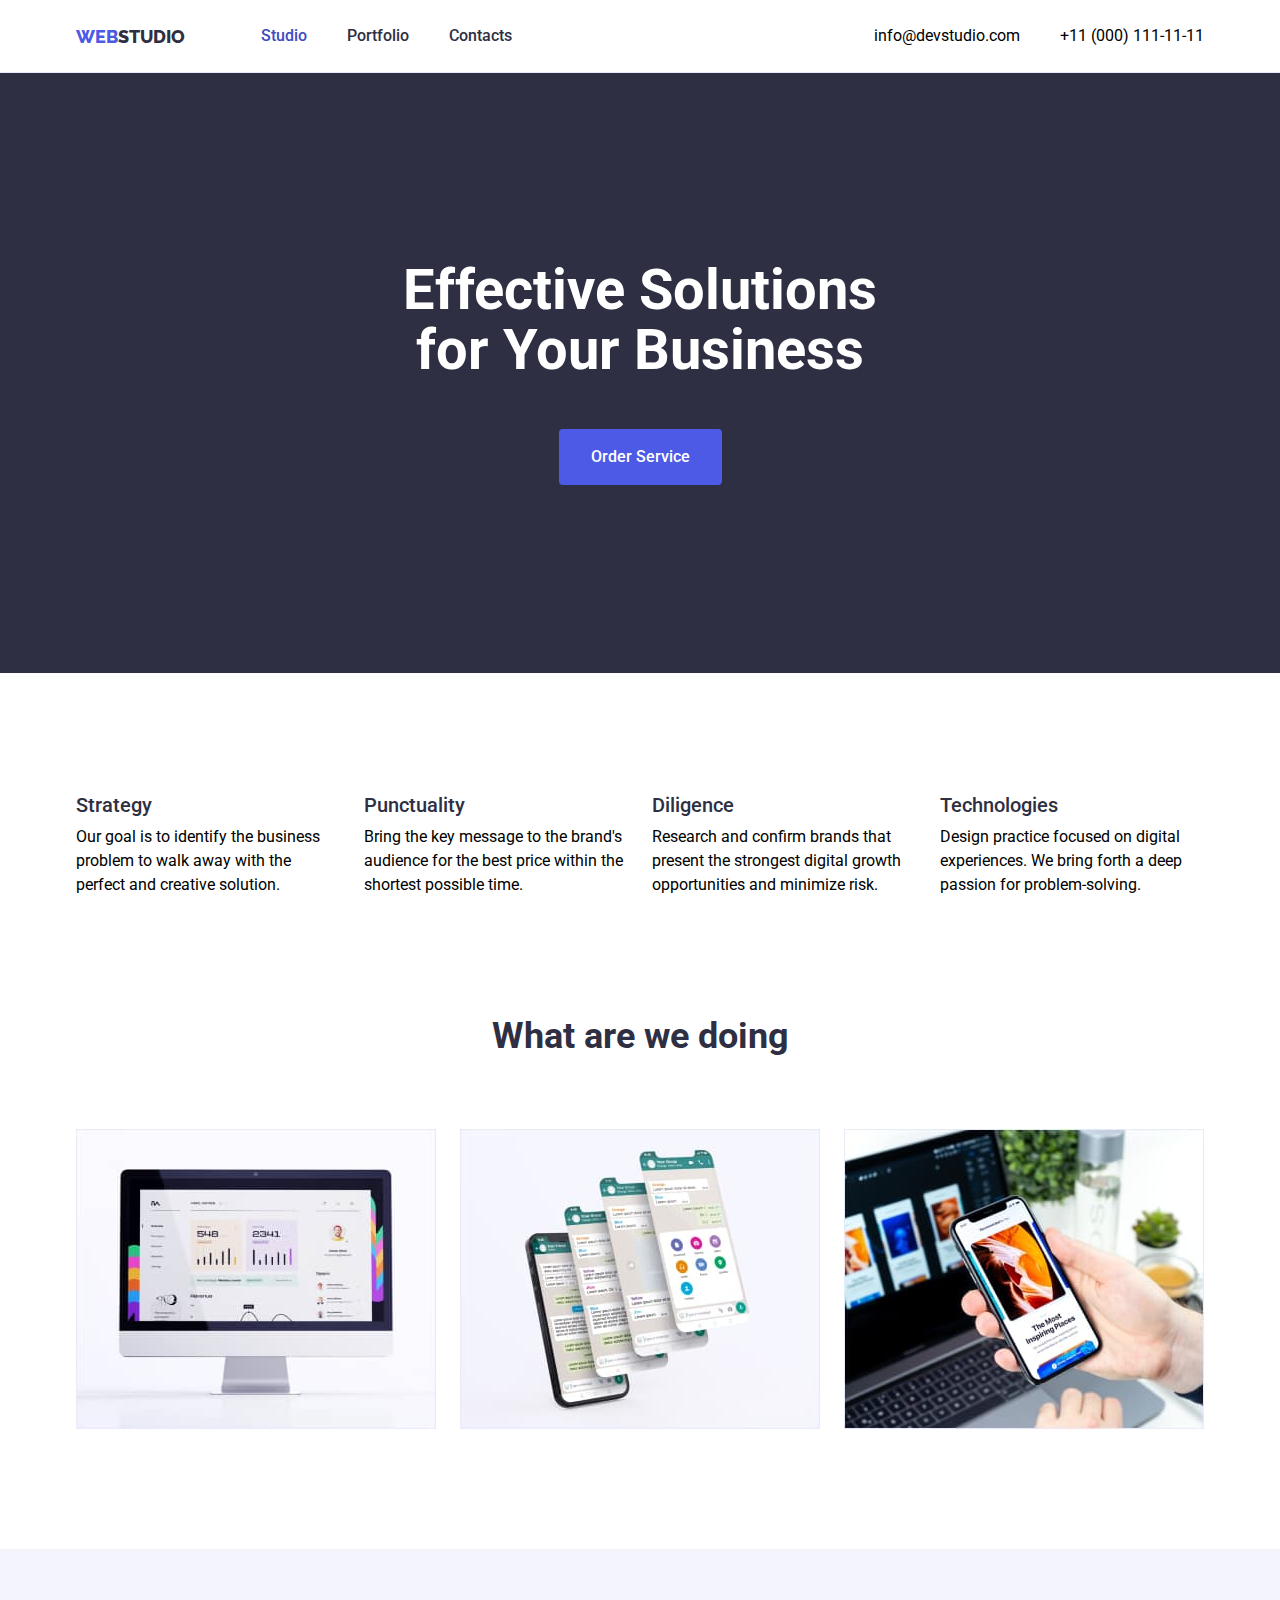
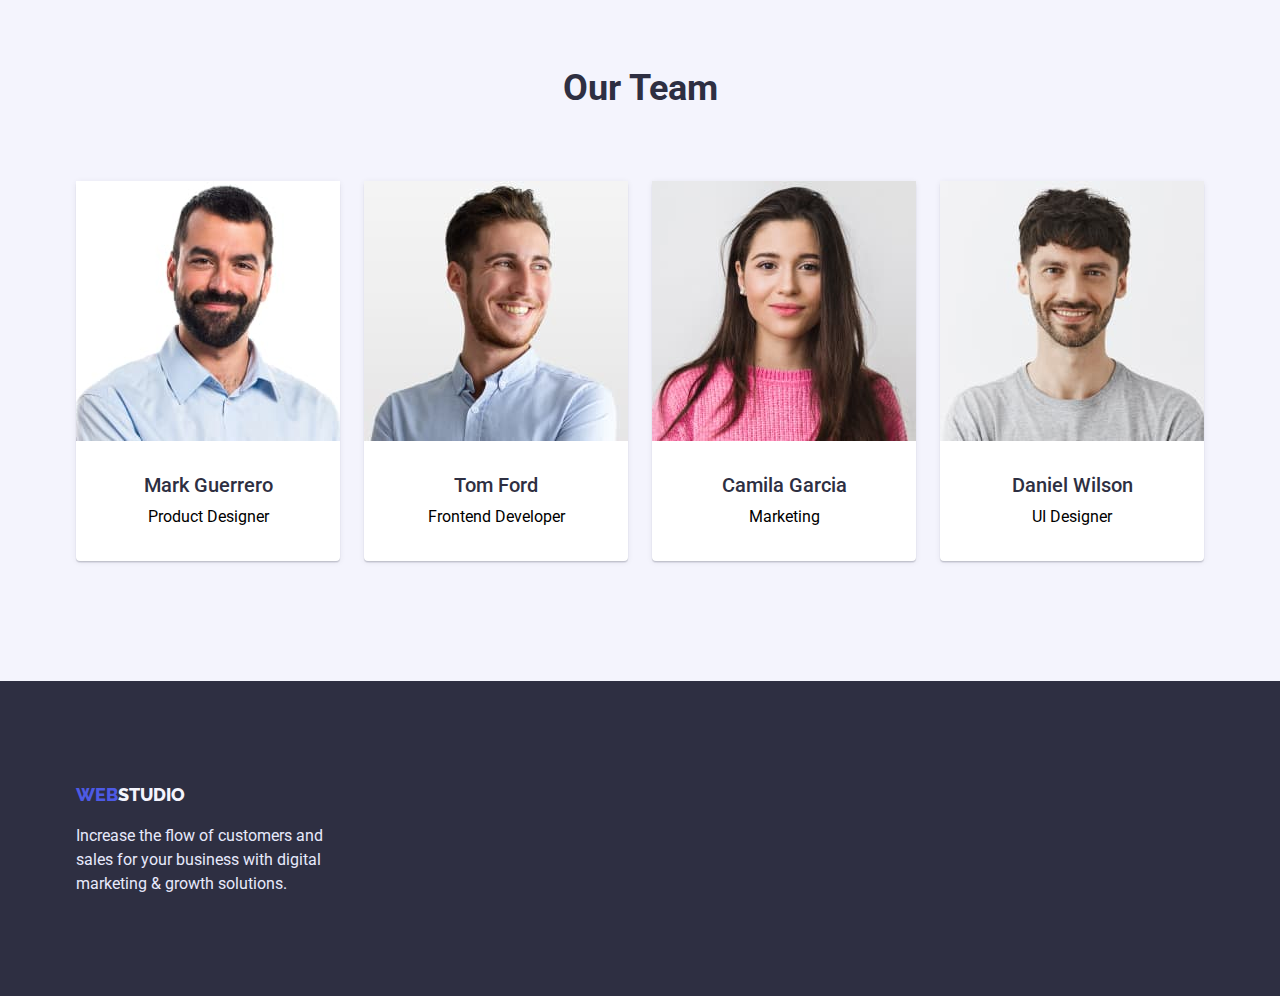
==== index.html @ 9e4bc995 "Initial commit" ====
<!DOCTYPE html>
<html lang="en">
  <head>
    <meta charset="UTF-8" />
    <meta http-equiv="X-UA-Compatible" content="IE=edge" />
    <meta name="viewport" content="width=device-width, initial-scale=1.0" />
    <title>WebStudio</title>
    <link rel="preconnect" href="https://fonts.googleapis.com" />
    <link rel="preconnect" href="https://fonts.gstatic.com" crossorigin />
    <link
      href="https://fonts.googleapis.com/css2?family=Raleway:wght@800&family=Roboto:wght@400;500;700;900&display=swap"
      rel="stylesheet"
    />
    <link
      rel="stylesheet"
      href="https://cdnjs.cloudflare.com/ajax/libs/modern-normalize/1.1.0/modern-normalize.min.css"
    />
    <link rel="stylesheet" href="./css/styles.css" />
  </head>
  <body>
    <header class="header">
      <div class="container">
      <div class="main-header"
        <nav>
          <!-- logo -->
          <a href="./index.html" class="logo">
            <span class="logo-part">Web</span>Studio
          </a>

          <!-- site nav -->
          <ul class="site-nav">
            <li class="item">
              <a class="link current" href="./index.html">Studio</a>
            </li>
            <li class="item">
              <a class="link" href="./portfolio.html">Portfolio</a>
            </li>
            <li class="item"><a class="link" href="">Contacts</a></li>
          </ul>
        </nav>

        <!-- auth nav -->
        <address class="auth">
          <ul class="auth-nav">
            <li class="item">
              <a class="link" href="mailto:info@devstudio.com"
                >info@devstudio.com</a
              >
            </li>
            <li class="item">
              <a class="link" href="tel:+110001111111">+11 (000) 111-11-11</a>
            </li>
          </ul>
        </address>
      </div>
      </div>
      
    </header>

    <main>
      <!-- Hero -->
      <section class="hero">
        <div class="container">
          <h1 class="title">Effective Solutions for Your Business</h1>
          <button type="button" class="button primary">Order Service</button>
        </div>
      </section>

      <!-- Feauters -->
      <section class="section-features">
      <div class="container"> 
        <h2 class="title visually-hidden">Features</h2>
        <ul class="features">
          <li class="item">
            <h3 class="name">Strategy</h3>
            <p class="description">
              Our goal is to identify the business problem to walk away with the
              perfect and creative solution.
            </p>
          </li>
          <li class="item">
            <h3 class="name">Punctuality</h3>
            <p class="description">
              Bring the key message to the brand's audience for the best price
              within the shortest possible time.
            </p>
          </li>
          <li class="item">
            <h3 class="name">Diligence</h3>
            <p class="description">
              Research and confirm brands that present the strongest digital
              growth opportunities and minimize risk.
            </p>
          </li>
          <li class="item">
            <h3 class="name">Technologies</h3>
            <p class="description">
              Design practice focused on digital experiences. We bring forth a
              deep passion for problem-solving.
            </p>
          </li>
        </ul>
      </div>  
      </section>  

      <section class="section-project">
        <div class="container">
        <h2 class="title">What are we doing</h2>
        <ul class="project">
          <li class="project-item">
            <img
              src="./images/desktop.jpg"
              alt="desktop"
              width="360"
              height="300"
            />
          </li>
          <li class="project-item">
            <img
              src="./images/mobile.jpg"
              alt="mobile"
              width="360"
              height="300"
            />
          </li>
          <li class="project-item">
            <img
              src="./images/desktopmobile.jpg"
              alt="desktop with mobile"
              width="360"
              height="300"
            />
          </li>
        </ul>
        </div>
      </section>

      <!-- Team -->
      <section class="section-team">
        <div class="container">
        <h2 class="title">Our Team</h2>
        <ul class="team">
          <li class="worker">
            <img class="photo"
              src="./images/photo1.jpg"
              alt="photo Product Designer"
              width="264"
              height="260"
            />
            <div class="content">
            <h3 class="name">Mark Guerrero</h3>
            <p class="position">Product Designer</p>
            </div>
          </li>
          <li class="worker">
            <img class="photo"
              src="./images/photo2.jpg"
              alt="photo Frontend Developer"
              width="264"
              height="260"
            />
            <div class="content">
            <h3 class="name">Tom Ford</h3>
            <p>Frontend Developer</p>
            </div>
          </li>

          <li class="worker">
            <img class="photo"
              src="./images/photo3.jpg"
              alt="photo Marketing"
              width="264"
              height="260"
            />
            <div class="content">
            <h3 class="name">Camila Garcia</h3>
            <p>Marketing</p>
            </div>
          </li>

          <li class="worker">
            <img class="photo"
              src="./images/photo4.jpg"
              alt="photo UI Designer"
              width="264"
              height="260"
            />
            <div class="content">
            <h3 class="name">Daniel Wilson</h3>
            <p>UI Designer</p>
            </div>
          </li>
        </ul>
        </div>
      </section>
    </main>

    <footer class="footer">
      <div class="container">
      <a href="./index.html" class="logo">
        <span class="logo-part">Web</span>Studio
      </a>
      <p class="text">
        Increase the flow of customers and sales for your business with digital
        marketing &#38; growth solutions.
      </p>
      </div>
    </footer>
  </body>
</html>
---- css/styles.css ----
/* color */
:root {
    --primary-brand: #4D5AE5;
    --pressed-state: #404BBF;
    --dark: #2E2F42;
    --text: #434455 
    --subtle-text: #8E8F99;
    --accent: #E7E9FC;
    --light: #F4F4FD;
    --overlay: rgba(46, 47, 66, 0.4);
    --primary-white: #FFFFFF;}



h1, h2, h3, h4, h5, h6, p {margin: 0;}

img {
    display: block;
    width: 100%;}

.container {
    width: 1158px;
    padding-left: 15px;
    padding-right: 15px;        
    margin: 0 auto;} 


ul {
    list-style: none;
    padding: 0;
    margin: 0;}

a {
    text-decoration: none;
    font-style: normal;}
    
.visually-hidden {
    position: absolute;
    top: -150%;
    z-index: -100;
    width: 0;
    height: 0;
    opacity: 0;
    visibility: hidden;
    user-select: none;
    pointer-events: none;
    cursor: none;
    margin: 0;
    padding: 0;
    overflow: hidden;
    border: none;
    outline: none;
    white-space: nowrap;}

body{font-family: 'Roboto', sans-serif;
    font-style: normal;
    font-weight: 400;
    font-size: 16px;
    line-height: 1.5;
    color: var(--text);}    


 /* header */
 .header {
    border-bottom: 1px solid var(--accent);}

.main-header {
    display: flex;
    align-items: center;}

    /* logo */
    .logo {
        font-family: Raleway, sans-serif;
        font-weight: 800;
        font-size: 18px;
        line-height: 1.5;
        color: var(--dark);
        text-transform: uppercase;}

    .logo-part {color: var(--primary-brand);}

    /* site nav */
    .site-nav {
        display: flex;
        margin-left: 76px;
        gap: 40px;}

    .site-nav .link {
        display: block;
        padding: 24px 0;
        font-weight: 500;
        color: var(--dark);}

    .site-nav .link:hover, .site-nav .link:focus, .site-nav .link:active {color: var(--pressed-state);}

    .site-nav .link.current {color: var(--pressed-state);}

    /* auth nav */
    .auth {margin-left: auto;}
    .auth-nav {
        display: flex;
        gap: 40px;}

    .auth-nav .link {
    display: block;
    padding: 24px 0;
    color: var(--text);}
    .auth-nav .link:hover,
    .auth-nav .link:focus,
    .auth-nav .link:active {
    color: var(--pressed-state);}

/* Main */
    /* Hero */
    .hero {background-color: var(--dark);
    text-align: center;
    padding-top: 188px;
    padding-bottom: 188px;}

    .hero .title {
        margin-bottom: 48px;
        margin-left: auto;
        margin-right: auto;
        width: 494px;

        font-weight: 700;
        font-size: 56px;
        line-height: 1.07;
        text-align: center;
        color:var(--primary-white);}
    
    .button {
        display: inline-block;
        border: none;
        border-radius: 4px;
        padding: 16px 32px;
        font-family: inherit; background: var(--light); color: var(--primary-brand); cursor: pointer; font-weight: 500;font-size: 16px; line-height: 1.5;}

    .button.primary {
        background-color: var(--primary-brand);
        color: var(--primary-white);}

        button.primary:hover, .button.primary:focus, .button.primary:active {background-color: var(--pressed-state);}

    /* h2 */
    .title {
       margin-left: auto;
       margin-right: auto;
        font-weight: 700;
        font-size: 36px;
        line-height: 1.11; color: var(--dark);}

        /* features  */ 
    .section-features {
        padding-top: 120px;
        padding-bottom: 120px;}   
    
    .features{
        display: flex;
        gap: 24px;}   

    .features .item {
        width: 264px;}   

    .features .name {
        margin-bottom: 8px;
        font-weight: 500;
        font-size: 20px;
        line-height: 1.2;
        color: var(--dark);}

/* section project */
    .section-project {
        text-align: center;
        padding-bottom: 120px;}

    .section-project .title{
        margin-bottom: 72px;
    }
    .project {display: flex;
    flex-wrap: wrap;
    gap: 24px;}
    .project-item {flex-basis: calc((100% - 48px) / 3);
    }

    /* team */
    .section-team {
        text-align: center;
        padding-top: 120px;
        padding-bottom: 120px;
        background-color: var(--light);}
    .section-team .title {margin-bottom: 72px;}

    .team {
        display: flex;
        flex-wrap: wrap;
        gap: 24px;}

    .worker {
        flex-basis: calc((100% - 72px) / 4);
        background-color: var(--primary-white);
        box-shadow: 0px 1px 6px rgba(46, 47, 66, 0.08), 0px 1px 1px rgba(46, 47, 66, 0.16), 0px 2px 1px rgba(46, 47, 66, 0.08);
        border-radius: 4px;}

    .team .content{padding: 32px 16px;}

    .team .name {
        margin-bottom: 8px;
        font-weight: 500;
        font-size: 20px;
        line-height: 1.2;
        color: var(--dark);}


/* footer */
.footer {
    background-color: var(--dark);
    padding: 100px 0;}
.footer .logo {
    color: var(--light);}
.footer .text {
    margin-top: 16px;
    width: 264px;
    color: var(--accent);}

/* page portfolio */

.section-examples {
    padding-top: 96px;
    padding-bottom: 120px;}

/* filters */
.filters-list {
    display: flex;
    justify-content: center;  
    margin-bottom: 72px;
    gap: 24px;}

 .button.secondary {
     background-color: var(--accent);
     color: var(--primary-brand);}

 .button.secondary:hover,
 .button.secondary:focus,
 .button.secondary:active {
     background: var(--pressed-state);
     color: var(--primary-white);}

/*examples */
.examples-list {
    display: flex;
    flex-wrap: wrap;
    gap: 48px 24px;}

.examples-item {
    
    flex-basis: calc((100% - 48px) / 3);}



.examples-item .link {
    color: var(--text);}

.examples-item .content {border: 1px solid var(--accent);
    border-top: none;
    padding: 32px 16px;}

.examples-item .name{
    margin-bottom: 8px;
    font-weight: 500;
    font-size: 20px;
    line-height: 1.2;
    color: var(--dark);}
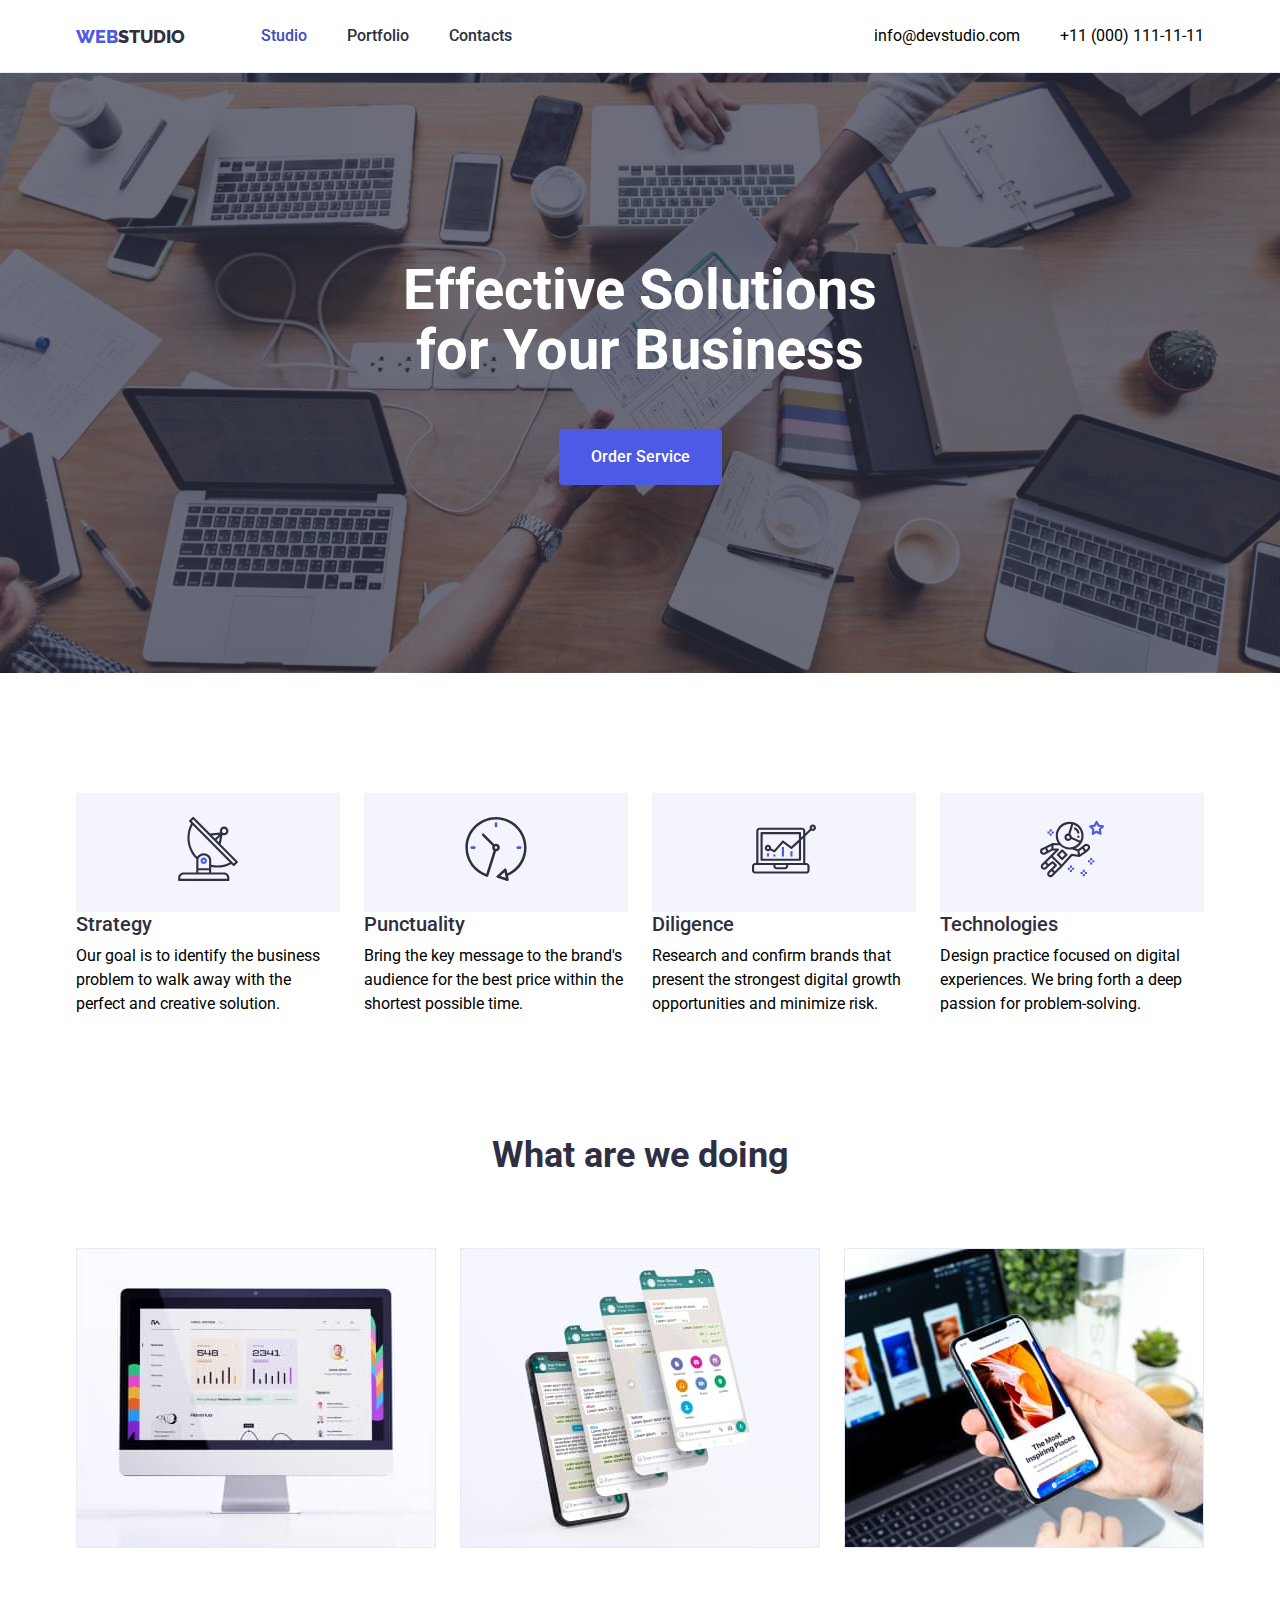
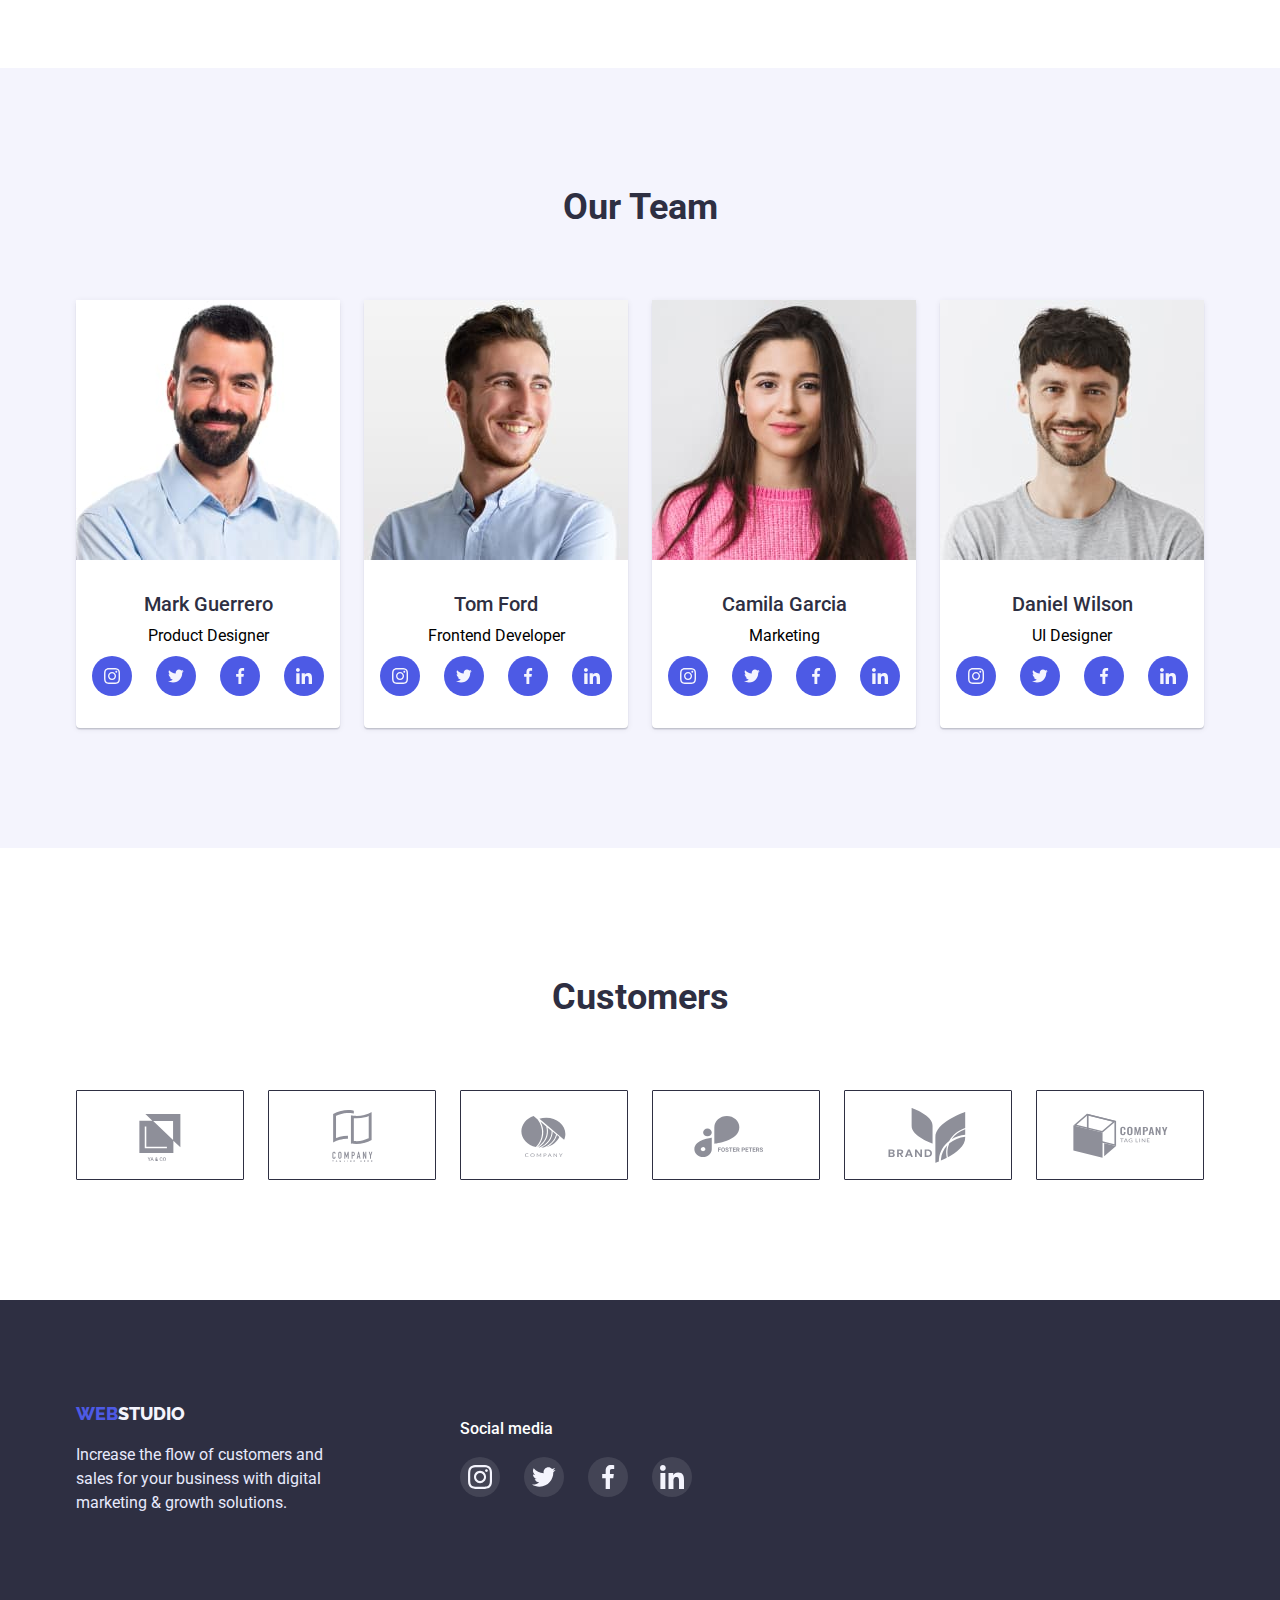
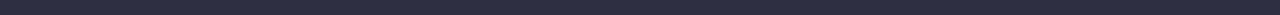
==== commit e72f0ef7: "Decorate" ====
--- a/index.html
+++ b/index.html
@@ -66,12 +66,17 @@
         </div>
       </section>
 
-      <!-- Feauters -->
+      <!-- Features -->
       <section class="section-features">
       <div class="container"> 
         <h2 class="title visually-hidden">Features</h2>
         <ul class="features">
           <li class="item">
+            <div class="features-background">
+            <svg class="features-icon">
+              <use href="./images/symbol-defs.svg#icon-antenna"></use>
+            </svg>
+            </div>    
             <h3 class="name">Strategy</h3>
             <p class="description">
               Our goal is to identify the business problem to walk away with the
@@ -79,6 +84,11 @@
             </p>
           </li>
           <li class="item">
+            <div class="features-background"> 
+            <svg class="features-icon">
+              <use href="./images/symbol-defs.svg#icon-clock"></use>
+            </svg>
+            </div> 
             <h3 class="name">Punctuality</h3>
             <p class="description">
               Bring the key message to the brand's audience for the best price
@@ -86,6 +96,11 @@
             </p>
           </li>
           <li class="item">
+           <div class="features-background">
+             <svg class="features-icon">
+              <use href="./images/symbol-defs.svg#icon-diagram"></use>
+            </svg>
+           </div>
             <h3 class="name">Diligence</h3>
             <p class="description">
               Research and confirm brands that present the strongest digital
@@ -93,6 +108,11 @@
             </p>
           </li>
           <li class="item">
+             <div class="features-background">
+            <svg class="features-icon">
+              <use href="./images/symbol-defs.svg#icon-astronaut"></use>
+            </svg>
+            </div>
             <h3 class="name">Technologies</h3>
             <p class="description">
               Design practice focused on digital experiences. We bring forth a
@@ -150,7 +170,22 @@
             <div class="content">
             <h3 class="name">Mark Guerrero</h3>
             <p class="position">Product Designer</p>
-            </div>
+            <ul class="social-list list">
+              <li class="social-item item"><a href="" class="social-link link"> <svg class="social-icon" width="16px" height="16px">
+                <use href="./images/symbol-defs.svg#icon-instagram"></use>
+              </svg></a></li>
+              <li class="social-item item"><a href="" class="social-link link"> <svg class="social-icon" width="16px" height="16px">
+                <use href="./images/symbol-defs.svg#icon-twitter"></use>
+              </svg></a></li>
+              <li class="social-item item"><a href="" class="social-link link"> <svg class="social-icon" width="16px" height="16px">
+                <use href="./images/symbol-defs.svg#icon-facebook"></use>
+              </svg></a></li>
+              <li class="social-item item"><a href="" class="social-link link"> <svg class="social-icon" width="16px" height="16px">
+                <use href="./images/symbol-defs.svg#icon-linkedin"></use>
+              </svg></a></li>
+
+            </ul>
+          </div>
           </li>
           <li class="worker">
             <img class="photo"
@@ -161,7 +196,22 @@
             />
             <div class="content">
             <h3 class="name">Tom Ford</h3>
-            <p>Frontend Developer</p>
+            <p class="position">Frontend Developer</p>
+             <ul class="social-list list">
+              <li class="social-item item"><a href="" class="social-link link"> <svg class="social-icon" width="16px" height="16px">
+                <use href="./images/symbol-defs.svg#icon-instagram"></use>
+              </svg></a></li>
+              <li class="social-item item"><a href="" class="social-link link"> <svg class="social-icon" width="16px" height="16px">
+                <use href="./images/symbol-defs.svg#icon-twitter"></use>
+              </svg></a></li>
+              <li class="social-item item"><a href="" class="social-link link"> <svg class="social-icon" width="16px" height="16px">
+                <use href="./images/symbol-defs.svg#icon-facebook"></use>
+              </svg></a></li>
+              <li class="social-item item"><a href="" class="social-link link"> <svg class="social-icon" width="16px" height="16px">
+                <use href="./images/symbol-defs.svg#icon-linkedin"></use>
+              </svg></a></li>
+
+            </ul>
             </div>
           </li>
 
@@ -174,7 +224,22 @@
             />
             <div class="content">
             <h3 class="name">Camila Garcia</h3>
-            <p>Marketing</p>
+            <p class="position">Marketing</p>
+              <ul class="social-list list">
+              <li class="social-item item"><a href="" class="social-link link"> <svg class="social-icon" width="16px" height="16px">
+                <use href="./images/symbol-defs.svg#icon-instagram"></use>
+              </svg></a></li>
+              <li class="social-item item"><a href="" class="social-link link"> <svg class="social-icon" width="16px" height="16px">
+                <use href="./images/symbol-defs.svg#icon-twitter"></use>
+              </svg></a></li>
+              <li class="social-item item"><a href="" class="social-link link"> <svg class="social-icon" width="16px" height="16px">
+                <use href="./images/symbol-defs.svg#icon-facebook"></use>
+              </svg></a></li>
+              <li class="social-item item"><a href="" class="social-link link"> <svg class="social-icon" width="16px" height="16px">
+                <use href="./images/symbol-defs.svg#icon-linkedin"></use>
+              </svg></a></li>
+
+            </ul>  
             </div>
           </li>
 
@@ -187,16 +252,84 @@
             />
             <div class="content">
             <h3 class="name">Daniel Wilson</h3>
-            <p>UI Designer</p>
+            <p class="position">UI Designer</p>
+             <ul class="social-list list">
+              <li class="social-item item"><a href="" class="social-link link"> <svg class="social-icon" width="16px" height="16px">
+                <use href="./images/symbol-defs.svg#icon-instagram"></use>
+              </svg></a></li>
+              <li class="social-item item"><a href="" class="social-link link"> <svg class="social-icon" width="16px" height="16px">
+                <use href="./images/symbol-defs.svg#icon-twitter"></use>
+              </svg></a></li>
+              <li class="social-item item"><a href="" class="social-link link"> <svg class="social-icon" width="16px" height="16px">
+                <use href="./images/symbol-defs.svg#icon-facebook"></use>
+              </svg></a></li>
+              <li class="social-item item"><a href="" class="social-link link"> <svg class="social-icon" width="16px" height="16px">
+                <use href="./images/symbol-defs.svg#icon-linkedin"></use>
+              </svg></a></li>
+
+            </ul>  
             </div>
           </li>
         </ul>
         </div>
       </section>
+
+      <!-- Customer -->
+      <section class="section-customer">
+      <div class="container"> 
+        <h2 class="title">Customers</h2>
+        <ul class="customer-list list">
+          <li class="customer-item">
+            <a href="" class="customer-link">
+            <svg class="customer-icon">
+              <use href="./images/symbol-defs.svg#icon-logo1"></use>
+            </svg>
+            </a>
+          </li>
+          <li class="customer-item">
+            <a href="" class="customer-link">
+            <svg class="customer-icon">
+              <use href="./images/symbol-defs.svg#icon-logo2"></use>
+            </svg>
+            </a>
+          </li>
+          <li class="customer-item">
+            <a href="" class="customer-link">
+            <svg class="customer-icon">
+              <use href="./images/symbol-defs.svg#icon-logo3"></use>
+            </svg>
+            </a>
+          </li>
+          <li class="customer-item">
+            <a href="" class="customer-link">
+            <svg class="customer-icon">
+              <use href="./images/symbol-defs.svg#icon-logo4"></use>
+            </svg>
+            </a>
+          </li>
+          <li class="customer-item">
+            <a href="" class="customer-link">
+            <svg class="customer-icon">
+              <use href="./images/symbol-defs.svg#icon-logo5"></use>
+            </svg>
+            </a>
+          </li>
+          <li class="customer-item">
+            <a href="" class="customer-link">
+            <svg class="customer-icon">
+              <use href="./images/symbol-defs.svg#icon-logo6"></use>
+            </svg>
+            </a>
+          </li>
+        </ul>
+      </div>  
+      </section>
     </main>
 
     <footer class="footer">
       <div class="container">
+        <div class="main-footer">
+      <div class="footer-text">
       <a href="./index.html" class="logo">
         <span class="logo-part">Web</span>Studio
       </a>
@@ -204,6 +337,26 @@
         Increase the flow of customers and sales for your business with digital
         marketing &#38; growth solutions.
       </p>
+      </div>  
+
+      <div class="footer-social">
+      <p class="social-title">Social media </p>
+         <ul class="footer-social-list list">
+              <li class="social-item item"><a href="" class="footer-social-link link"> <svg class="social-icon" width="24px" height="24px">
+                <use href="./images/symbol-defs.svg#icon-instagram"></use>
+              </svg></a></li>
+              <li class="social-item item"><a href="" class="footer-social-link link"> <svg class="social-icon" width="24px" height="24px">
+                <use href="./images/symbol-defs.svg#icon-twitter"></use>
+              </svg></a></li>
+              <li class="social-item item"><a href="" class="footer-social-link link"> <svg class="social-icon" width="24px" height="24px">
+                <use href="./images/symbol-defs.svg#icon-facebook"></use>
+              </svg></a></li>
+              <li class="social-item item"><a href="" class="footer-social-link link"> <svg class="social-icon" width="24px" height="24px">
+                <use href="./images/symbol-defs.svg#icon-linkedin"></use>
+              </svg></a></li>
+            </ul>  
+      </div>
+      </div>
       </div>
     </footer>
   </body>
--- a/css/styles.css
+++ b/css/styles.css
@@ -9,7 +9,9 @@
     --accent: #E7E9FC;
     --light: #F4F4FD;
     --overlay: rgba(46, 47, 66, 0.4);
-    --primary-white: #FFFFFF;}
+    --primary-white: #FFFFFF;
+    --success: #31D0AA;
+}
 
 
 
@@ -113,10 +115,16 @@
 
 /* Main */
     /* Hero */
-    .hero {background-color: var(--dark);
+    .hero {
+    background-color: var(--dark);
     text-align: center;
     padding-top: 188px;
-    padding-bottom: 188px;}
+    padding-bottom: 188px;
+
+    background-image: linear-gradient(rgba(46, 47, 66, 0.7), rgba(46, 47, 66, 0.7)), url(../images/office.jpg);
+    background-repeat: no-repeat;
+    background-position: center;}
+    
 
     .hero .title {
         margin-bottom: 48px;
@@ -141,7 +149,8 @@
         background-color: var(--primary-brand);
         color: var(--primary-white);}
 
-        button.primary:hover, .button.primary:focus, .button.primary:active {background-color: var(--pressed-state);}
+        button.primary:hover, .button.primary:focus, .button.primary:active {background-color: var(--pressed-state);
+        box-shadow: 0px 3px 1px rgba(0, 0, 0, 0.1), 0px 2px 1px rgba(0, 0, 0, 0.08), 0px 2px 2px rgba(0, 0, 0, 0.12);}
 
     /* h2 */
     .title {
@@ -161,7 +170,15 @@
         gap: 24px;}   
 
     .features .item {
-        width: 264px;}   
+        width: 264px;}  
+
+    .features-background {
+        background-color: var(--light);
+        padding: 24px 100px;}
+        
+    .features-icon {
+        width: 64px;
+        height: 64px;}
 
     .features .name {
         margin-bottom: 8px;
@@ -212,11 +229,80 @@
         line-height: 1.2;
         color: var(--dark);}
 
+    .team .position {
+        margin-bottom: 8px;}
+
+    .social-list {
+        display: flex;
+        gap:24px;
+        justify-content: center;}
+    
+    .social-item {
+        
+        width: 40px;
+        height: 40px;}
+    
+    .social-link {
+        display: flex;
+        justify-content: center;
+        align-items: center;
+        width: 100%;
+        height: 100%;
+        background-color: var(--primary-brand);
+        border-radius: 50%;
+    }
+    .social-icon {fill: var(--light);}
+
+    .social-link:is(:hover, :focus){background-color: var(--pressed-state);}
+
+/* Customer */
+.section-customer {
+    text-align: center;
+    padding-top: 130px;
+    padding-bottom: 120px;}
+
+.section-customer .title {
+    margin-bottom: 72px;}
+
+.customer-list {
+        display: flex;
+        flex-wrap: wrap;
+        gap: 24px;}
+
+
+.customer-link {
+    display: flex;
+    align-items: center;
+    width: 100%;
+    height: 100%;
+    border: 1px solid var(--dark);
+    border-radius: 1px;
+    padding: 16px 30px;
+    color: #8E8F99; }
+
+.customer-link:is(:hover, :focus) {border-color: var(--pressed-state);
+color: var(--pressed-state);}
+
+.customer-icon {fill: currentColor;}
+
+.customer-item {
+    flex-basis: calc((100% - 120px) / 6);}
+
+.customer-icon {
+    width: 104px;
+    height: 56px;}
+
+
 
 /* footer */
 .footer {
     background-color: var(--dark);
     padding: 100px 0;}
+
+.main-footer {display: flex;
+    align-items: center;
+    gap: 120px;} 
+
 .footer .logo {
     color: var(--light);}
 .footer .text {
@@ -224,6 +310,29 @@
     width: 264px;
     color: var(--accent);}
 
+.social-title {
+    margin-bottom: 16px;
+    font-weight: 500;
+    line-height: 1.5;
+    color: var(--primary-white);}    
+
+        .footer-social-list {
+            display: flex;
+            gap: 24px;
+            justify-content: center; }
+
+.footer-social-link {
+    display: flex;
+    justify-content: center;
+    align-items: center;
+    width: 100%;
+    height: 100%;
+    border-radius: 50%;
+    background-color: rgba(255, 255, 255, 0.1);}
+
+.footer-social-link:is(:hover, :focus) {
+    background-color: var(--success);}
+
 /* page portfolio */
 
 .section-examples {
@@ -261,6 +370,10 @@
 
 .examples-item .link {
     color: var(--text);}
+
+.examples-item .link:is(:hover, :focus) {
+    box-shadow: 0px 1px 6px rgba(46, 47, 66, 0.08);
+}
 
 .examples-item .content {border: 1px solid var(--accent);
     border-top: none;
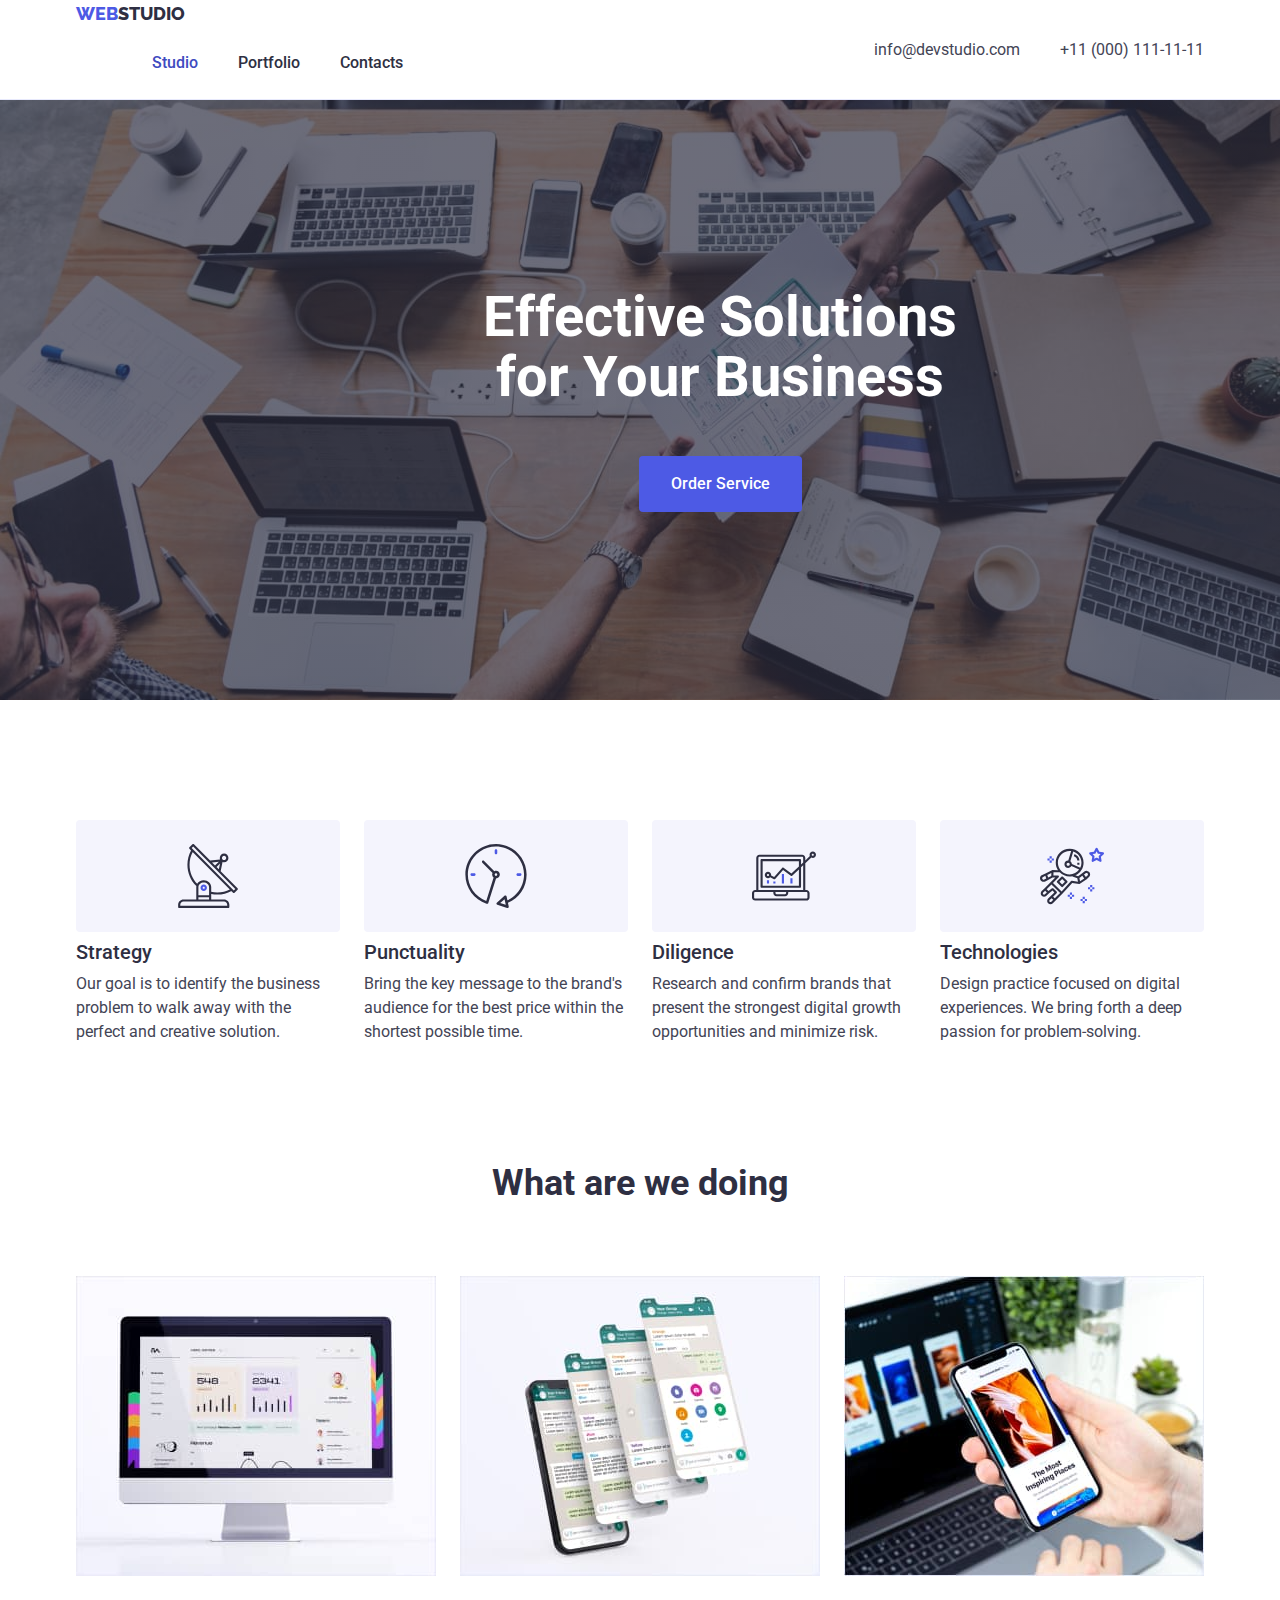
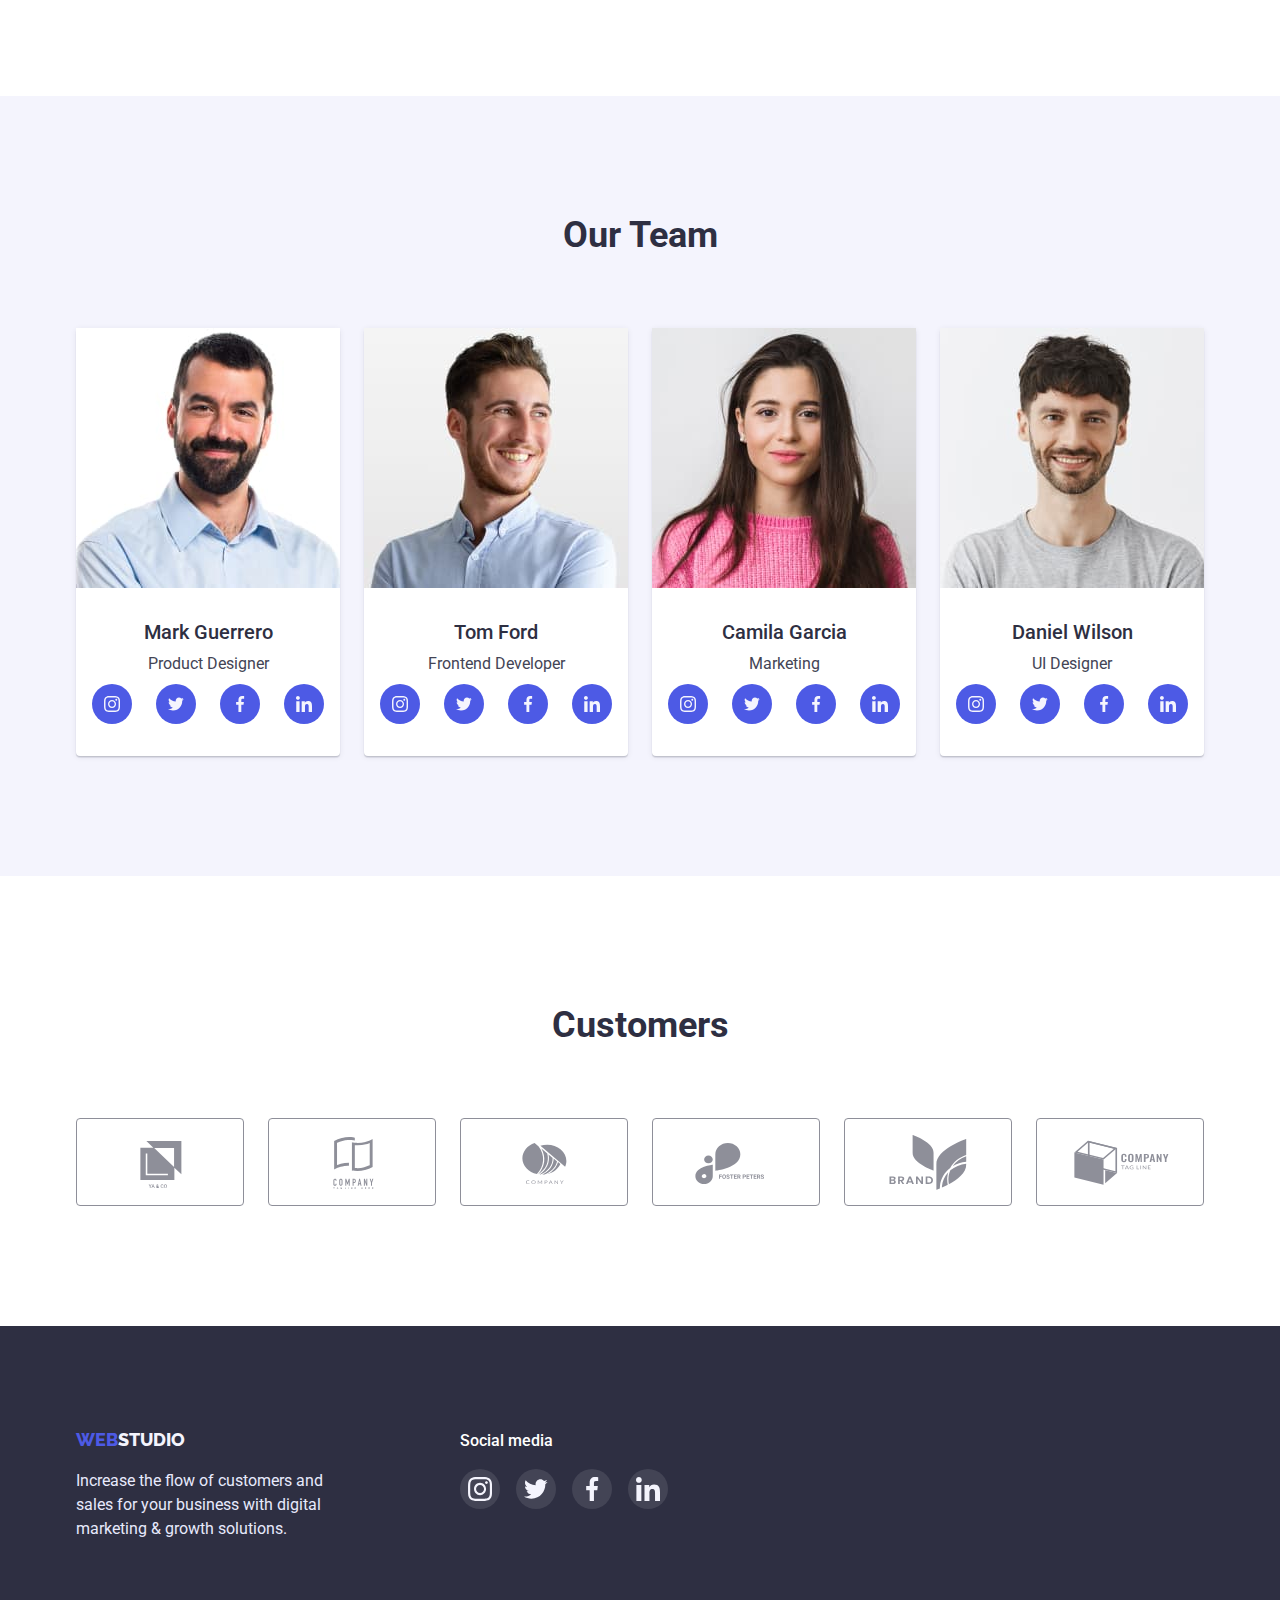
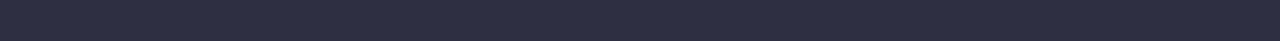
==== commit 0a0fa8d4: "fix" ====
--- a/index.html
+++ b/index.html
@@ -20,41 +20,40 @@
   <body>
     <header class="header">
       <div class="container">
-      <div class="main-header"
-        <nav>
-          <!-- logo -->
-          <a href="./index.html" class="logo">
-            <span class="logo-part">Web</span>Studio
-          </a>
-
-          <!-- site nav -->
-          <ul class="site-nav">
-            <li class="item">
-              <a class="link current" href="./index.html">Studio</a>
-            </li>
-            <li class="item">
-              <a class="link" href="./portfolio.html">Portfolio</a>
-            </li>
-            <li class="item"><a class="link" href="">Contacts</a></li>
-          </ul>
-        </nav>
-
-        <!-- auth nav -->
-        <address class="auth">
-          <ul class="auth-nav">
-            <li class="item">
-              <a class="link" href="mailto:info@devstudio.com"
-                >info@devstudio.com</a
-              >
-            </li>
-            <li class="item">
-              <a class="link" href="tel:+110001111111">+11 (000) 111-11-11</a>
-            </li>
-          </ul>
-        </address>
+        <div class="main-header">
+          <nav>
+            <!-- logo -->
+            <a href="./index.html" class="logo">
+              <span class="logo-part">Web</span>Studio
+            </a>
+
+            <!-- site nav -->
+            <ul class="site-nav">
+              <li class="item">
+                <a class="link current" href="./index.html">Studio</a>
+              </li>
+              <li class="item">
+                <a class="link" href="./portfolio.html">Portfolio</a>
+              </li>
+              <li class="item"><a class="link" href="">Contacts</a></li>
+            </ul>
+          </nav>
+
+          <!-- auth nav -->
+          <address class="auth">
+            <ul class="auth-nav">
+              <li class="item">
+                <a class="link" href="mailto:info@devstudio.com"
+                  >info@devstudio.com</a
+                >
+              </li>
+              <li class="item">
+                <a class="link" href="tel:+110001111111">+11 (000) 111-11-11</a>
+              </li>
+            </ul>
+          </address>
+        </div>
       </div>
-      </div>
-      
     </header>
 
     <main>
@@ -68,295 +67,395 @@
 
       <!-- Features -->
       <section class="section-features">
-      <div class="container"> 
-        <h2 class="title visually-hidden">Features</h2>
-        <ul class="features">
-          <li class="item">
-            <div class="features-background">
-            <svg class="features-icon">
-              <use href="./images/symbol-defs.svg#icon-antenna"></use>
-            </svg>
-            </div>    
-            <h3 class="name">Strategy</h3>
-            <p class="description">
-              Our goal is to identify the business problem to walk away with the
-              perfect and creative solution.
-            </p>
-          </li>
-          <li class="item">
-            <div class="features-background"> 
-            <svg class="features-icon">
-              <use href="./images/symbol-defs.svg#icon-clock"></use>
-            </svg>
-            </div> 
-            <h3 class="name">Punctuality</h3>
-            <p class="description">
-              Bring the key message to the brand's audience for the best price
-              within the shortest possible time.
-            </p>
-          </li>
-          <li class="item">
-           <div class="features-background">
-             <svg class="features-icon">
-              <use href="./images/symbol-defs.svg#icon-diagram"></use>
-            </svg>
-           </div>
-            <h3 class="name">Diligence</h3>
-            <p class="description">
-              Research and confirm brands that present the strongest digital
-              growth opportunities and minimize risk.
-            </p>
-          </li>
-          <li class="item">
-             <div class="features-background">
-            <svg class="features-icon">
-              <use href="./images/symbol-defs.svg#icon-astronaut"></use>
-            </svg>
-            </div>
-            <h3 class="name">Technologies</h3>
-            <p class="description">
-              Design practice focused on digital experiences. We bring forth a
-              deep passion for problem-solving.
-            </p>
-          </li>
-        </ul>
-      </div>  
-      </section>  
+        <div class="container">
+          <h2 class="title visually-hidden">Features</h2>
+          <ul class="features">
+            <li class="item">
+              <div class="features-background">
+                <svg class="features-icon">
+                  <use href="./images/symbol-defs.svg#icon-antenna"></use>
+                </svg>
+              </div>
+              <h3 class="name">Strategy</h3>
+              <p class="description">
+                Our goal is to identify the business problem to walk away with
+                the perfect and creative solution.
+              </p>
+            </li>
+            <li class="item">
+              <div class="features-background">
+                <svg class="features-icon">
+                  <use href="./images/symbol-defs.svg#icon-clock"></use>
+                </svg>
+              </div>
+              <h3 class="name">Punctuality</h3>
+              <p class="description">
+                Bring the key message to the brand's audience for the best price
+                within the shortest possible time.
+              </p>
+            </li>
+            <li class="item">
+              <div class="features-background">
+                <svg class="features-icon">
+                  <use href="./images/symbol-defs.svg#icon-diagram"></use>
+                </svg>
+              </div>
+              <h3 class="name">Diligence</h3>
+              <p class="description">
+                Research and confirm brands that present the strongest digital
+                growth opportunities and minimize risk.
+              </p>
+            </li>
+            <li class="item">
+              <div class="features-background">
+                <svg class="features-icon">
+                  <use href="./images/symbol-defs.svg#icon-astronaut"></use>
+                </svg>
+              </div>
+              <h3 class="name">Technologies</h3>
+              <p class="description">
+                Design practice focused on digital experiences. We bring forth a
+                deep passion for problem-solving.
+              </p>
+            </li>
+          </ul>
+        </div>
+      </section>
 
       <section class="section-project">
         <div class="container">
-        <h2 class="title">What are we doing</h2>
-        <ul class="project">
-          <li class="project-item">
-            <img
-              src="./images/desktop.jpg"
-              alt="desktop"
-              width="360"
-              height="300"
-            />
-          </li>
-          <li class="project-item">
-            <img
-              src="./images/mobile.jpg"
-              alt="mobile"
-              width="360"
-              height="300"
-            />
-          </li>
-          <li class="project-item">
-            <img
-              src="./images/desktopmobile.jpg"
-              alt="desktop with mobile"
-              width="360"
-              height="300"
-            />
-          </li>
-        </ul>
+          <h2 class="title">What are we doing</h2>
+          <ul class="project">
+            <li class="project-item">
+              <img
+                src="./images/desktop.jpg"
+                alt="desktop"
+                width="360"
+                height="300"
+              />
+            </li>
+            <li class="project-item">
+              <img
+                src="./images/mobile.jpg"
+                alt="mobile"
+                width="360"
+                height="300"
+              />
+            </li>
+            <li class="project-item">
+              <img
+                src="./images/desktopmobile.jpg"
+                alt="desktop with mobile"
+                width="360"
+                height="300"
+              />
+            </li>
+          </ul>
         </div>
       </section>
 
       <!-- Team -->
       <section class="section-team">
         <div class="container">
-        <h2 class="title">Our Team</h2>
-        <ul class="team">
-          <li class="worker">
-            <img class="photo"
-              src="./images/photo1.jpg"
-              alt="photo Product Designer"
-              width="264"
-              height="260"
-            />
-            <div class="content">
-            <h3 class="name">Mark Guerrero</h3>
-            <p class="position">Product Designer</p>
-            <ul class="social-list list">
-              <li class="social-item item"><a href="" class="social-link link"> <svg class="social-icon" width="16px" height="16px">
-                <use href="./images/symbol-defs.svg#icon-instagram"></use>
-              </svg></a></li>
-              <li class="social-item item"><a href="" class="social-link link"> <svg class="social-icon" width="16px" height="16px">
-                <use href="./images/symbol-defs.svg#icon-twitter"></use>
-              </svg></a></li>
-              <li class="social-item item"><a href="" class="social-link link"> <svg class="social-icon" width="16px" height="16px">
-                <use href="./images/symbol-defs.svg#icon-facebook"></use>
-              </svg></a></li>
-              <li class="social-item item"><a href="" class="social-link link"> <svg class="social-icon" width="16px" height="16px">
-                <use href="./images/symbol-defs.svg#icon-linkedin"></use>
-              </svg></a></li>
-
-            </ul>
-          </div>
-          </li>
-          <li class="worker">
-            <img class="photo"
-              src="./images/photo2.jpg"
-              alt="photo Frontend Developer"
-              width="264"
-              height="260"
-            />
-            <div class="content">
-            <h3 class="name">Tom Ford</h3>
-            <p class="position">Frontend Developer</p>
-             <ul class="social-list list">
-              <li class="social-item item"><a href="" class="social-link link"> <svg class="social-icon" width="16px" height="16px">
-                <use href="./images/symbol-defs.svg#icon-instagram"></use>
-              </svg></a></li>
-              <li class="social-item item"><a href="" class="social-link link"> <svg class="social-icon" width="16px" height="16px">
-                <use href="./images/symbol-defs.svg#icon-twitter"></use>
-              </svg></a></li>
-              <li class="social-item item"><a href="" class="social-link link"> <svg class="social-icon" width="16px" height="16px">
-                <use href="./images/symbol-defs.svg#icon-facebook"></use>
-              </svg></a></li>
-              <li class="social-item item"><a href="" class="social-link link"> <svg class="social-icon" width="16px" height="16px">
-                <use href="./images/symbol-defs.svg#icon-linkedin"></use>
-              </svg></a></li>
-
-            </ul>
-            </div>
-          </li>
-
-          <li class="worker">
-            <img class="photo"
-              src="./images/photo3.jpg"
-              alt="photo Marketing"
-              width="264"
-              height="260"
-            />
-            <div class="content">
-            <h3 class="name">Camila Garcia</h3>
-            <p class="position">Marketing</p>
-              <ul class="social-list list">
-              <li class="social-item item"><a href="" class="social-link link"> <svg class="social-icon" width="16px" height="16px">
-                <use href="./images/symbol-defs.svg#icon-instagram"></use>
-              </svg></a></li>
-              <li class="social-item item"><a href="" class="social-link link"> <svg class="social-icon" width="16px" height="16px">
-                <use href="./images/symbol-defs.svg#icon-twitter"></use>
-              </svg></a></li>
-              <li class="social-item item"><a href="" class="social-link link"> <svg class="social-icon" width="16px" height="16px">
-                <use href="./images/symbol-defs.svg#icon-facebook"></use>
-              </svg></a></li>
-              <li class="social-item item"><a href="" class="social-link link"> <svg class="social-icon" width="16px" height="16px">
-                <use href="./images/symbol-defs.svg#icon-linkedin"></use>
-              </svg></a></li>
-
-            </ul>  
-            </div>
-          </li>
-
-          <li class="worker">
-            <img class="photo"
-              src="./images/photo4.jpg"
-              alt="photo UI Designer"
-              width="264"
-              height="260"
-            />
-            <div class="content">
-            <h3 class="name">Daniel Wilson</h3>
-            <p class="position">UI Designer</p>
-             <ul class="social-list list">
-              <li class="social-item item"><a href="" class="social-link link"> <svg class="social-icon" width="16px" height="16px">
-                <use href="./images/symbol-defs.svg#icon-instagram"></use>
-              </svg></a></li>
-              <li class="social-item item"><a href="" class="social-link link"> <svg class="social-icon" width="16px" height="16px">
-                <use href="./images/symbol-defs.svg#icon-twitter"></use>
-              </svg></a></li>
-              <li class="social-item item"><a href="" class="social-link link"> <svg class="social-icon" width="16px" height="16px">
-                <use href="./images/symbol-defs.svg#icon-facebook"></use>
-              </svg></a></li>
-              <li class="social-item item"><a href="" class="social-link link"> <svg class="social-icon" width="16px" height="16px">
-                <use href="./images/symbol-defs.svg#icon-linkedin"></use>
-              </svg></a></li>
-
-            </ul>  
-            </div>
-          </li>
-        </ul>
+          <h2 class="title">Our Team</h2>
+          <ul class="team">
+            <li class="worker">
+              <img
+                class="photo"
+                src="./images/photo1.jpg"
+                alt="photo Product Designer"
+                width="264"
+                height="260"
+              />
+              <div class="content">
+                <h3 class="name">Mark Guerrero</h3>
+                <p class="position">Product Designer</p>
+                <ul class="social-list list">
+                  <li class="social-item item">
+                    <a href="" class="social-link link">
+                      <svg class="social-icon" width="16px" height="16px">
+                        <use
+                          href="./images/symbol-defs.svg#icon-instagram"
+                        ></use></svg
+                    ></a>
+                  </li>
+                  <li class="social-item item">
+                    <a href="" class="social-link link">
+                      <svg class="social-icon" width="16px" height="16px">
+                        <use
+                          href="./images/symbol-defs.svg#icon-twitter"
+                        ></use></svg
+                    ></a>
+                  </li>
+                  <li class="social-item item">
+                    <a href="" class="social-link link">
+                      <svg class="social-icon" width="16px" height="16px">
+                        <use
+                          href="./images/symbol-defs.svg#icon-facebook"
+                        ></use></svg
+                    ></a>
+                  </li>
+                  <li class="social-item item">
+                    <a href="" class="social-link link">
+                      <svg class="social-icon" width="16px" height="16px">
+                        <use
+                          href="./images/symbol-defs.svg#icon-linkedin"
+                        ></use></svg
+                    ></a>
+                  </li>
+                </ul>
+              </div>
+            </li>
+            <li class="worker">
+              <img
+                class="photo"
+                src="./images/photo2.jpg"
+                alt="photo Frontend Developer"
+                width="264"
+                height="260"
+              />
+              <div class="content">
+                <h3 class="name">Tom Ford</h3>
+                <p class="position">Frontend Developer</p>
+                <ul class="social-list list">
+                  <li class="social-item item">
+                    <a href="" class="social-link link">
+                      <svg class="social-icon" width="16px" height="16px">
+                        <use
+                          href="./images/symbol-defs.svg#icon-instagram"
+                        ></use></svg
+                    ></a>
+                  </li>
+                  <li class="social-item item">
+                    <a href="" class="social-link link">
+                      <svg class="social-icon" width="16px" height="16px">
+                        <use
+                          href="./images/symbol-defs.svg#icon-twitter"
+                        ></use></svg
+                    ></a>
+                  </li>
+                  <li class="social-item item">
+                    <a href="" class="social-link link">
+                      <svg class="social-icon" width="16px" height="16px">
+                        <use
+                          href="./images/symbol-defs.svg#icon-facebook"
+                        ></use></svg
+                    ></a>
+                  </li>
+                  <li class="social-item item">
+                    <a href="" class="social-link link">
+                      <svg class="social-icon" width="16px" height="16px">
+                        <use
+                          href="./images/symbol-defs.svg#icon-linkedin"
+                        ></use></svg
+                    ></a>
+                  </li>
+                </ul>
+              </div>
+            </li>
+
+            <li class="worker">
+              <img
+                class="photo"
+                src="./images/photo3.jpg"
+                alt="photo Marketing"
+                width="264"
+                height="260"
+              />
+              <div class="content">
+                <h3 class="name">Camila Garcia</h3>
+                <p class="position">Marketing</p>
+                <ul class="social-list list">
+                  <li class="social-item item">
+                    <a href="" class="social-link link">
+                      <svg class="social-icon" width="16px" height="16px">
+                        <use
+                          href="./images/symbol-defs.svg#icon-instagram"
+                        ></use></svg
+                    ></a>
+                  </li>
+                  <li class="social-item item">
+                    <a href="" class="social-link link">
+                      <svg class="social-icon" width="16px" height="16px">
+                        <use
+                          href="./images/symbol-defs.svg#icon-twitter"
+                        ></use></svg
+                    ></a>
+                  </li>
+                  <li class="social-item item">
+                    <a href="" class="social-link link">
+                      <svg class="social-icon" width="16px" height="16px">
+                        <use
+                          href="./images/symbol-defs.svg#icon-facebook"
+                        ></use></svg
+                    ></a>
+                  </li>
+                  <li class="social-item item">
+                    <a href="" class="social-link link">
+                      <svg class="social-icon" width="16px" height="16px">
+                        <use
+                          href="./images/symbol-defs.svg#icon-linkedin"
+                        ></use></svg
+                    ></a>
+                  </li>
+                </ul>
+              </div>
+            </li>
+
+            <li class="worker">
+              <img
+                class="photo"
+                src="./images/photo4.jpg"
+                alt="photo UI Designer"
+                width="264"
+                height="260"
+              />
+              <div class="content">
+                <h3 class="name">Daniel Wilson</h3>
+                <p class="position">UI Designer</p>
+                <ul class="social-list list">
+                  <li class="social-item item">
+                    <a href="" class="social-link link">
+                      <svg class="social-icon" width="16px" height="16px">
+                        <use
+                          href="./images/symbol-defs.svg#icon-instagram"
+                        ></use></svg
+                    ></a>
+                  </li>
+                  <li class="social-item item">
+                    <a href="" class="social-link link">
+                      <svg class="social-icon" width="16px" height="16px">
+                        <use
+                          href="./images/symbol-defs.svg#icon-twitter"
+                        ></use></svg
+                    ></a>
+                  </li>
+                  <li class="social-item item">
+                    <a href="" class="social-link link">
+                      <svg class="social-icon" width="16px" height="16px">
+                        <use
+                          href="./images/symbol-defs.svg#icon-facebook"
+                        ></use></svg
+                    ></a>
+                  </li>
+                  <li class="social-item item">
+                    <a href="" class="social-link link">
+                      <svg class="social-icon" width="16px" height="16px">
+                        <use
+                          href="./images/symbol-defs.svg#icon-linkedin"
+                        ></use></svg
+                    ></a>
+                  </li>
+                </ul>
+              </div>
+            </li>
+          </ul>
         </div>
       </section>
 
       <!-- Customer -->
       <section class="section-customer">
-      <div class="container"> 
-        <h2 class="title">Customers</h2>
-        <ul class="customer-list list">
-          <li class="customer-item">
-            <a href="" class="customer-link">
-            <svg class="customer-icon">
-              <use href="./images/symbol-defs.svg#icon-logo1"></use>
-            </svg>
-            </a>
-          </li>
-          <li class="customer-item">
-            <a href="" class="customer-link">
-            <svg class="customer-icon">
-              <use href="./images/symbol-defs.svg#icon-logo2"></use>
-            </svg>
-            </a>
-          </li>
-          <li class="customer-item">
-            <a href="" class="customer-link">
-            <svg class="customer-icon">
-              <use href="./images/symbol-defs.svg#icon-logo3"></use>
-            </svg>
-            </a>
-          </li>
-          <li class="customer-item">
-            <a href="" class="customer-link">
-            <svg class="customer-icon">
-              <use href="./images/symbol-defs.svg#icon-logo4"></use>
-            </svg>
-            </a>
-          </li>
-          <li class="customer-item">
-            <a href="" class="customer-link">
-            <svg class="customer-icon">
-              <use href="./images/symbol-defs.svg#icon-logo5"></use>
-            </svg>
-            </a>
-          </li>
-          <li class="customer-item">
-            <a href="" class="customer-link">
-            <svg class="customer-icon">
-              <use href="./images/symbol-defs.svg#icon-logo6"></use>
-            </svg>
-            </a>
-          </li>
-        </ul>
-      </div>  
+        <div class="container">
+          <h2 class="title">Customers</h2>
+          <ul class="customer-list list">
+            <li class="customer-item">
+              <a href="" class="customer-link">
+                <svg class="customer-icon">
+                  <use href="./images/symbol-defs.svg#icon-logo1"></use>
+                </svg>
+              </a>
+            </li>
+            <li class="customer-item">
+              <a href="" class="customer-link">
+                <svg class="customer-icon">
+                  <use href="./images/symbol-defs.svg#icon-logo2"></use>
+                </svg>
+              </a>
+            </li>
+            <li class="customer-item">
+              <a href="" class="customer-link">
+                <svg class="customer-icon">
+                  <use href="./images/symbol-defs.svg#icon-logo3"></use>
+                </svg>
+              </a>
+            </li>
+            <li class="customer-item">
+              <a href="" class="customer-link">
+                <svg class="customer-icon">
+                  <use href="./images/symbol-defs.svg#icon-logo4"></use>
+                </svg>
+              </a>
+            </li>
+            <li class="customer-item">
+              <a href="" class="customer-link">
+                <svg class="customer-icon">
+                  <use href="./images/symbol-defs.svg#icon-logo5"></use>
+                </svg>
+              </a>
+            </li>
+            <li class="customer-item">
+              <a href="" class="customer-link">
+                <svg class="customer-icon">
+                  <use href="./images/symbol-defs.svg#icon-logo6"></use>
+                </svg>
+              </a>
+            </li>
+          </ul>
+        </div>
       </section>
     </main>
 
     <footer class="footer">
       <div class="container">
         <div class="main-footer">
-      <div class="footer-text">
-      <a href="./index.html" class="logo">
-        <span class="logo-part">Web</span>Studio
-      </a>
-      <p class="text">
-        Increase the flow of customers and sales for your business with digital
-        marketing &#38; growth solutions.
-      </p>
-      </div>  
-
-      <div class="footer-social">
-      <p class="social-title">Social media </p>
-         <ul class="footer-social-list list">
-              <li class="social-item item"><a href="" class="footer-social-link link"> <svg class="social-icon" width="24px" height="24px">
-                <use href="./images/symbol-defs.svg#icon-instagram"></use>
-              </svg></a></li>
-              <li class="social-item item"><a href="" class="footer-social-link link"> <svg class="social-icon" width="24px" height="24px">
-                <use href="./images/symbol-defs.svg#icon-twitter"></use>
-              </svg></a></li>
-              <li class="social-item item"><a href="" class="footer-social-link link"> <svg class="social-icon" width="24px" height="24px">
-                <use href="./images/symbol-defs.svg#icon-facebook"></use>
-              </svg></a></li>
-              <li class="social-item item"><a href="" class="footer-social-link link"> <svg class="social-icon" width="24px" height="24px">
-                <use href="./images/symbol-defs.svg#icon-linkedin"></use>
-              </svg></a></li>
-            </ul>  
-      </div>
-      </div>
+          <div class="footer-text">
+            <a href="./index.html" class="logo">
+              <span class="logo-part">Web</span>Studio
+            </a>
+            <p class="text">
+              Increase the flow of customers and sales for your business with
+              digital marketing &#38; growth solutions.
+            </p>
+          </div>
+
+          <div class="footer-social">
+            <p class="social-title">Social media</p>
+            <ul class="footer-social-list list">
+              <li class="social-item item">
+                <a href="" class="footer-social-link link">
+                  <svg class="social-icon" width="24px" height="24px">
+                    <use
+                      href="./images/symbol-defs.svg#icon-instagram"
+                    ></use></svg
+                ></a>
+              </li>
+              <li class="social-item item">
+                <a href="" class="footer-social-link link">
+                  <svg class="social-icon" width="24px" height="24px">
+                    <use
+                      href="./images/symbol-defs.svg#icon-twitter"
+                    ></use></svg
+                ></a>
+              </li>
+              <li class="social-item item">
+                <a href="" class="footer-social-link link">
+                  <svg class="social-icon" width="24px" height="24px">
+                    <use
+                      href="./images/symbol-defs.svg#icon-facebook"
+                    ></use></svg
+                ></a>
+              </li>
+              <li class="social-item item">
+                <a href="" class="footer-social-link link">
+                  <svg class="social-icon" width="24px" height="24px">
+                    <use
+                      href="./images/symbol-defs.svg#icon-linkedin"
+                    ></use></svg
+                ></a>
+              </li>
+            </ul>
+          </div>
+        </div>
       </div>
     </footer>
   </body>
--- a/css/styles.css
+++ b/css/styles.css
@@ -4,8 +4,8 @@
     --primary-brand: #4D5AE5;
     --pressed-state: #404BBF;
     --dark: #2E2F42;
-    --text: #434455 
-    --subtle-text: #8E8F99;
+    --text: #434455; 
+    --subtle: #8E8F99;
     --accent: #E7E9FC;
     --light: #F4F4FD;
     --overlay: rgba(46, 47, 66, 0.4);
@@ -120,10 +120,13 @@
     text-align: center;
     padding-top: 188px;
     padding-bottom: 188px;
+    width: 1440px;
+    flex-grow: 1;
 
     background-image: linear-gradient(rgba(46, 47, 66, 0.7), rgba(46, 47, 66, 0.7)), url(../images/office.jpg);
     background-repeat: no-repeat;
-    background-position: center;}
+    background-position: center;
+    background-size: cover;}
     
 
     .hero .title {
@@ -173,8 +176,14 @@
         width: 264px;}  
 
     .features-background {
+        display: flex;
+        justify-content: center;
+        align-items: center;
+        width: 264px;
+        height: 112px;
         background-color: var(--light);
-        padding: 24px 100px;}
+        border-radius: 4px;
+        margin-bottom: 8px;}
         
     .features-icon {
         width: 64px;
@@ -272,13 +281,14 @@
 
 .customer-link {
     display: flex;
+    justify-content: center;
     align-items: center;
-    width: 100%;
-    height: 100%;
-    border: 1px solid var(--dark);
-    border-radius: 1px;
-    padding: 16px 30px;
-    color: #8E8F99; }
+    width: 168px;
+    height: 88px;
+    border: 1px solid var(--subtle);
+    border-radius: 4px;
+
+    color: var(--subtle) ;}
 
 .customer-link:is(:hover, :focus) {border-color: var(--pressed-state);
 color: var(--pressed-state);}
@@ -300,7 +310,7 @@
     padding: 100px 0;}
 
 .main-footer {display: flex;
-    align-items: center;
+    align-items: baseline;
     gap: 120px;} 
 
 .footer .logo {
@@ -318,7 +328,7 @@
 
         .footer-social-list {
             display: flex;
-            gap: 24px;
+            gap: 16px;
             justify-content: center; }
 
 .footer-social-link {
@@ -354,7 +364,8 @@
  .button.secondary:focus,
  .button.secondary:active {
      background: var(--pressed-state);
-     color: var(--primary-white);}
+     color: var(--primary-white);
+    box-shadow: 0px 3px 1px rgba(0, 0, 0, 0.1), 0px 2px 1px rgba(0, 0, 0, 0.08), 0px 2px 2px rgba(0, 0, 0, 0.12);}
 
 /*examples */
 .examples-list {
@@ -370,14 +381,14 @@
 
 .examples-item .link {
     color: var(--text);}
-
-.examples-item .link:is(:hover, :focus) {
-    box-shadow: 0px 1px 6px rgba(46, 47, 66, 0.08);
-}
 
 .examples-item .content {border: 1px solid var(--accent);
     border-top: none;
     padding: 32px 16px;}
+
+.examples-item .content:is(:hover, :focus) {
+    box-shadow: 0px 1px 6px rgba(46, 47, 66, 0.08);
+}
 
 .examples-item .name{
     margin-bottom: 8px;
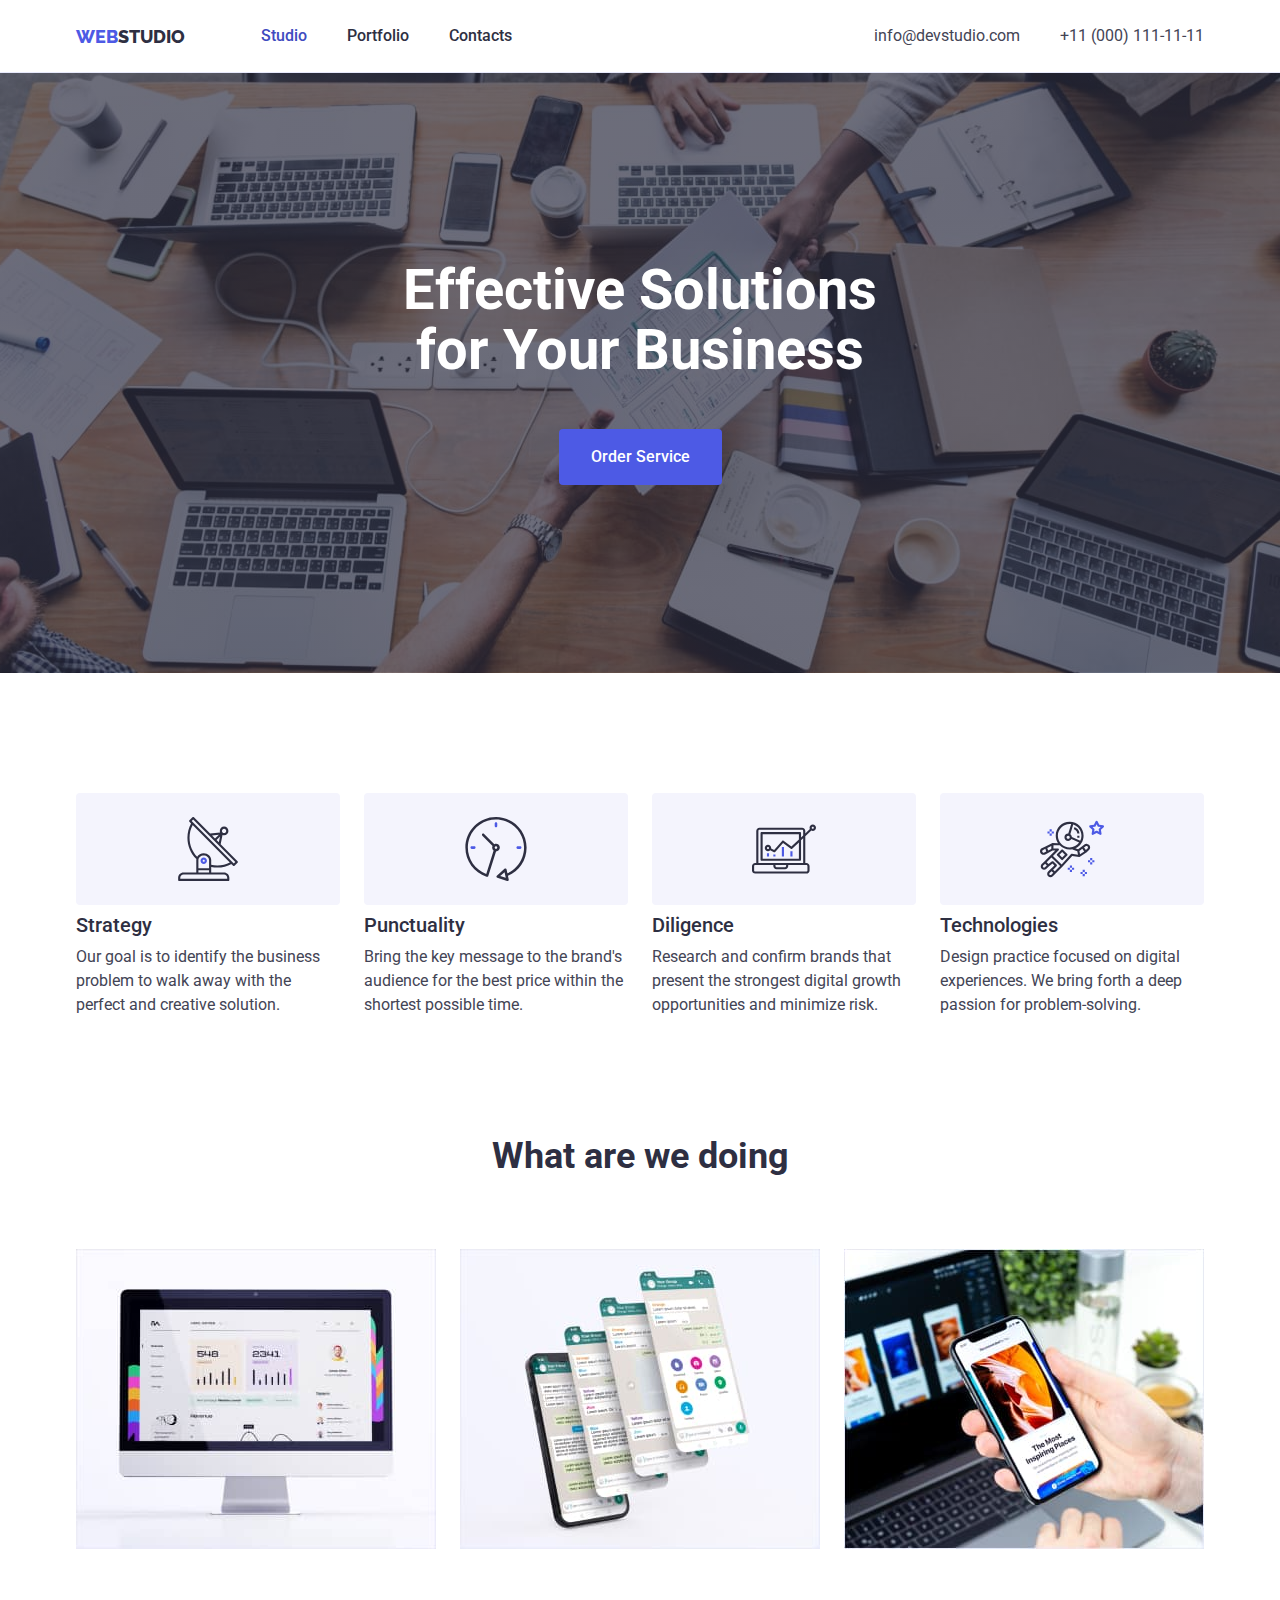
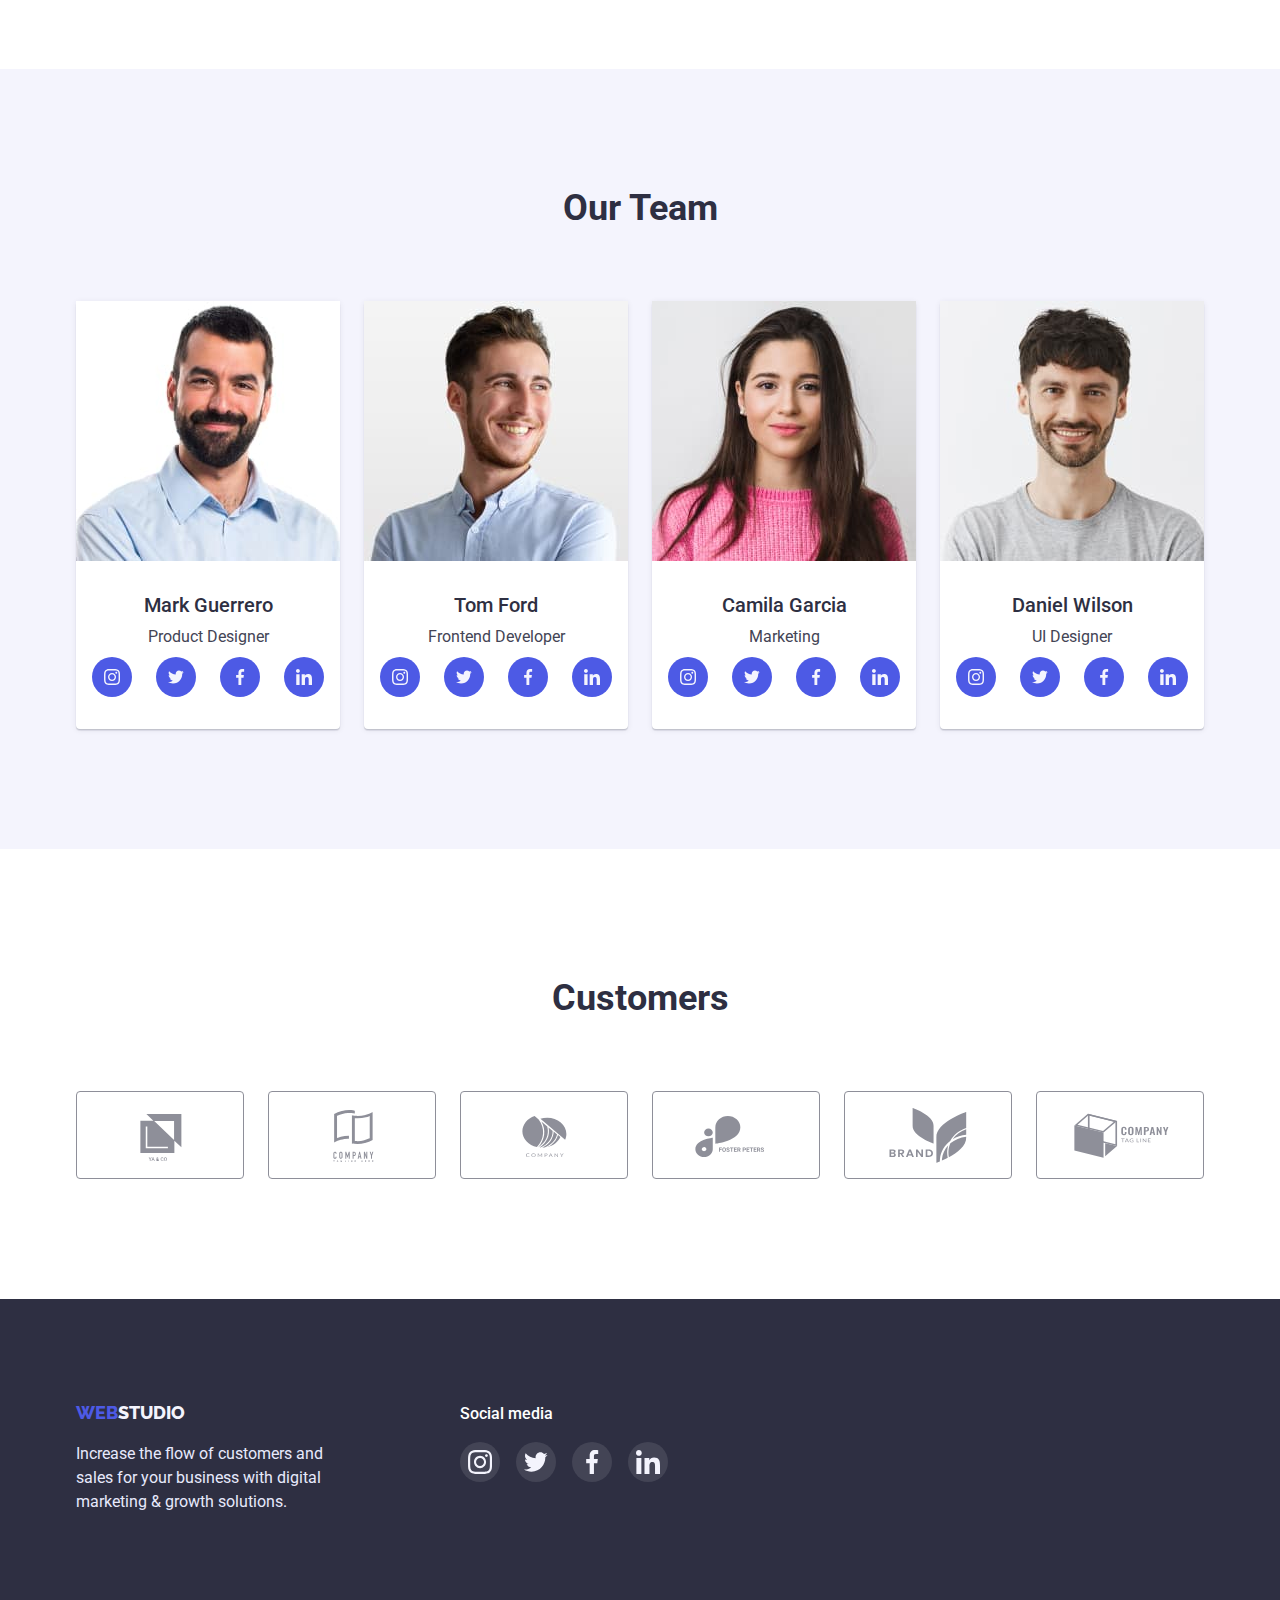
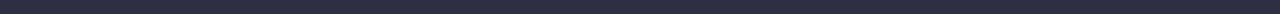
==== commit e23810be: "fix" ====
--- a/index.html
+++ b/index.html
@@ -59,6 +59,7 @@
     <main>
       <!-- Hero -->
       <section class="hero">
+        
         <div class="container">
           <h1 class="title">Effective Solutions for Your Business</h1>
           <button type="button" class="button primary">Order Service</button>
@@ -156,8 +157,8 @@
 
       <!-- Team -->
       <section class="section-team">
-        <div class="container">
-          <h2 class="title">Our Team</h2>
+      <div class="container">
+      <h2 class="title">Our Team</h2>
           <ul class="team">
             <li class="worker">
               <img
@@ -165,43 +166,39 @@
                 src="./images/photo1.jpg"
                 alt="photo Product Designer"
                 width="264"
-                height="260"
-              />
-              <div class="content">
-                <h3 class="name">Mark Guerrero</h3>
-                <p class="position">Product Designer</p>
-                <ul class="social-list list">
-                  <li class="social-item item">
-                    <a href="" class="social-link link">
-                      <svg class="social-icon" width="16px" height="16px">
-                        <use
-                          href="./images/symbol-defs.svg#icon-instagram"
-                        ></use></svg
-                    ></a>
-                  </li>
-                  <li class="social-item item">
-                    <a href="" class="social-link link">
-                      <svg class="social-icon" width="16px" height="16px">
-                        <use
-                          href="./images/symbol-defs.svg#icon-twitter"
-                        ></use></svg
-                    ></a>
-                  </li>
-                  <li class="social-item item">
-                    <a href="" class="social-link link">
-                      <svg class="social-icon" width="16px" height="16px">
-                        <use
-                          href="./images/symbol-defs.svg#icon-facebook"
-                        ></use></svg
-                    ></a>
+                height="260"/>
+      <div class="content">
+      <h3 class="name">Mark Guerrero</h3>
+      <p class="position">Product Designer</p>
+      <ul class="social-list list">
+       <li class="social-item item">
+      <a href="" class="social-link link">
+      <svg class="social-icon" width="16px" height="16px">
+       <use href="./images/symbol-defs.svg#icon-instagram">
+       </use>
+      </svg>
+      </a>
+      </li>
+      <li class="social-item item">
+      <a href="" class="social-link link">
+      <svg class="social-icon" width="16px" height="16px">
+      <use href="./images/symbol-defs.svg#icon-twitter">
+      </use></svg></a>
+      </li>
+      <li class="social-item item">
+      <a href="" class="social-link link">
+       <svg class="social-icon" width="16px" height="16px">
+       <use href="./images/symbol-defs.svg#icon-facebook"
+                        ></use></svg></a>
                   </li>
                   <li class="social-item item">
                     <a href="" class="social-link link">
                       <svg class="social-icon" width="16px" height="16px">
                         <use
                           href="./images/symbol-defs.svg#icon-linkedin"
-                        ></use></svg
-                    ></a>
+                        ></use>
+                      </svg>
+                    </a>
                   </li>
                 </ul>
               </div>
@@ -223,32 +220,30 @@
                       <svg class="social-icon" width="16px" height="16px">
                         <use
                           href="./images/symbol-defs.svg#icon-instagram"
-                        ></use></svg
-                    ></a>
+                        ></use>
+                      </svg>
+                    </a>
                   </li>
                   <li class="social-item item">
                     <a href="" class="social-link link">
                       <svg class="social-icon" width="16px" height="16px">
                         <use
                           href="./images/symbol-defs.svg#icon-twitter"
-                        ></use></svg
-                    ></a>
+                        ></use></svg></a>
                   </li>
                   <li class="social-item item">
                     <a href="" class="social-link link">
                       <svg class="social-icon" width="16px" height="16px">
                         <use
                           href="./images/symbol-defs.svg#icon-facebook"
-                        ></use></svg
-                    ></a>
+                        ></use></svg></a>
                   </li>
                   <li class="social-item item">
                     <a href="" class="social-link link">
                       <svg class="social-icon" width="16px" height="16px">
                         <use
                           href="./images/symbol-defs.svg#icon-linkedin"
-                        ></use></svg
-                    ></a>
+                        ></use></svg></a>
                   </li>
                 </ul>
               </div>
@@ -271,32 +266,34 @@
                       <svg class="social-icon" width="16px" height="16px">
                         <use
                           href="./images/symbol-defs.svg#icon-instagram"
-                        ></use></svg
-                    ></a>
-                  </li>
-                  <li class="social-item item">
-                    <a href="" class="social-link link">
-                      <svg class="social-icon" width="16px" height="16px">
-                        <use
-                          href="./images/symbol-defs.svg#icon-twitter"
-                        ></use></svg
-                    ></a>
+                        ></use>
+                      </svg>
+                    </a>
+                  </li>
+                  <li class="social-item item">
+                    <a href="" class="social-link link">
+                      <svg class="social-icon" width="16px" height="16px">
+                        <use href="./images/symbol-defs.svg#icon-twitter"></use>
+                      </svg>
+                    </a>
                   </li>
                   <li class="social-item item">
                     <a href="" class="social-link link">
                       <svg class="social-icon" width="16px" height="16px">
                         <use
                           href="./images/symbol-defs.svg#icon-facebook"
-                        ></use></svg
-                    ></a>
+                        ></use>
+                      </svg>
+                    </a>
                   </li>
                   <li class="social-item item">
                     <a href="" class="social-link link">
                       <svg class="social-icon" width="16px" height="16px">
                         <use
                           href="./images/symbol-defs.svg#icon-linkedin"
-                        ></use></svg
-                    ></a>
+                        ></use>
+                      </svg>
+                    </a>
                   </li>
                 </ul>
               </div>
@@ -319,32 +316,32 @@
                       <svg class="social-icon" width="16px" height="16px">
                         <use
                           href="./images/symbol-defs.svg#icon-instagram"
-                        ></use></svg
-                    ></a>
-                  </li>
-                  <li class="social-item item">
-                    <a href="" class="social-link link">
-                      <svg class="social-icon" width="16px" height="16px">
-                        <use
-                          href="./images/symbol-defs.svg#icon-twitter"
-                        ></use></svg
-                    ></a>
+                        ></use>
+                      </svg>
+                    </a>
+                  </li>
+                  <li class="social-item item">
+                    <a href="" class="social-link link">
+                      <svg class="social-icon" width="16px" height="16px">
+                        <use href="./images/symbol-defs.svg#icon-twitter"></use>
+                      </svg>
+                    </a>
                   </li>
                   <li class="social-item item">
                     <a href="" class="social-link link">
                       <svg class="social-icon" width="16px" height="16px">
                         <use
                           href="./images/symbol-defs.svg#icon-facebook"
-                        ></use></svg
-                    ></a>
+                        ></use>
+                      </svg>
+                    </a>
                   </li>
                   <li class="social-item item">
                     <a href="" class="social-link link">
                       <svg class="social-icon" width="16px" height="16px">
                         <use
                           href="./images/symbol-defs.svg#icon-linkedin"
-                        ></use></svg
-                    ></a>
+                        ></use></svg></a>
                   </li>
                 </ul>
               </div>
@@ -396,7 +393,7 @@
             <li class="customer-item">
               <a href="" class="customer-link">
                 <svg class="customer-icon">
-                  <use href="./images/symbol-defs.svg#icon-logo6"></use>
+                <use href="./images/symbol-defs.svg#icon-logo6"></use>
                 </svg>
               </a>
             </li>
@@ -423,35 +420,32 @@
             <ul class="footer-social-list list">
               <li class="social-item item">
                 <a href="" class="footer-social-link link">
-                  <svg class="social-icon" width="24px" height="24px">
-                    <use
-                      href="./images/symbol-defs.svg#icon-instagram"
-                    ></use></svg
-                ></a>
+                <svg class="social-icon" width="24px" height="24px">
+                <use href="./images/symbol-defs.svg#icon-instagram">
+                </use>
+                </svg>
+                </a>
               </li>
               <li class="social-item item">
                 <a href="" class="footer-social-link link">
                   <svg class="social-icon" width="24px" height="24px">
                     <use
                       href="./images/symbol-defs.svg#icon-twitter"
-                    ></use></svg
-                ></a>
+                    ></use></svg></a>
               </li>
               <li class="social-item item">
                 <a href="" class="footer-social-link link">
                   <svg class="social-icon" width="24px" height="24px">
                     <use
                       href="./images/symbol-defs.svg#icon-facebook"
-                    ></use></svg
-                ></a>
+                    ></use></svg></a>
               </li>
               <li class="social-item item">
                 <a href="" class="footer-social-link link">
-                  <svg class="social-icon" width="24px" height="24px">
-                    <use
-                      href="./images/symbol-defs.svg#icon-linkedin"
-                    ></use></svg
-                ></a>
+                <svg class="social-icon" width="24px" height="24px">
+                <use href="./images/symbol-defs.svg#icon-linkedin">
+                </use>
+                </svg></a>
               </li>
             </ul>
           </div>
--- a/css/styles.css
+++ b/css/styles.css
@@ -69,8 +69,11 @@
 
 .main-header {
     display: flex;
+    align-items: center;
+}
+
+nav {display: flex;
     align-items: center;}
-
     /* logo */
     .logo {
         font-family: Raleway, sans-serif;
@@ -119,9 +122,10 @@
     background-color: var(--dark);
     text-align: center;
     padding-top: 188px;
-    padding-bottom: 188px;
-    width: 1440px;
-    flex-grow: 1;
+    padding-bottom: 188px;    
+    margin-left: auto;
+    margin-right: auto;
+    max-width: 100%;
 
     background-image: linear-gradient(rgba(46, 47, 66, 0.7), rgba(46, 47, 66, 0.7)), url(../images/office.jpg);
     background-repeat: no-repeat;
@@ -386,7 +390,7 @@
     border-top: none;
     padding: 32px 16px;}
 
-.examples-item .content:is(:hover, :focus) {
+.examples-item:is(:hover, :focus) {
     box-shadow: 0px 1px 6px rgba(46, 47, 66, 0.08);
 }
 
